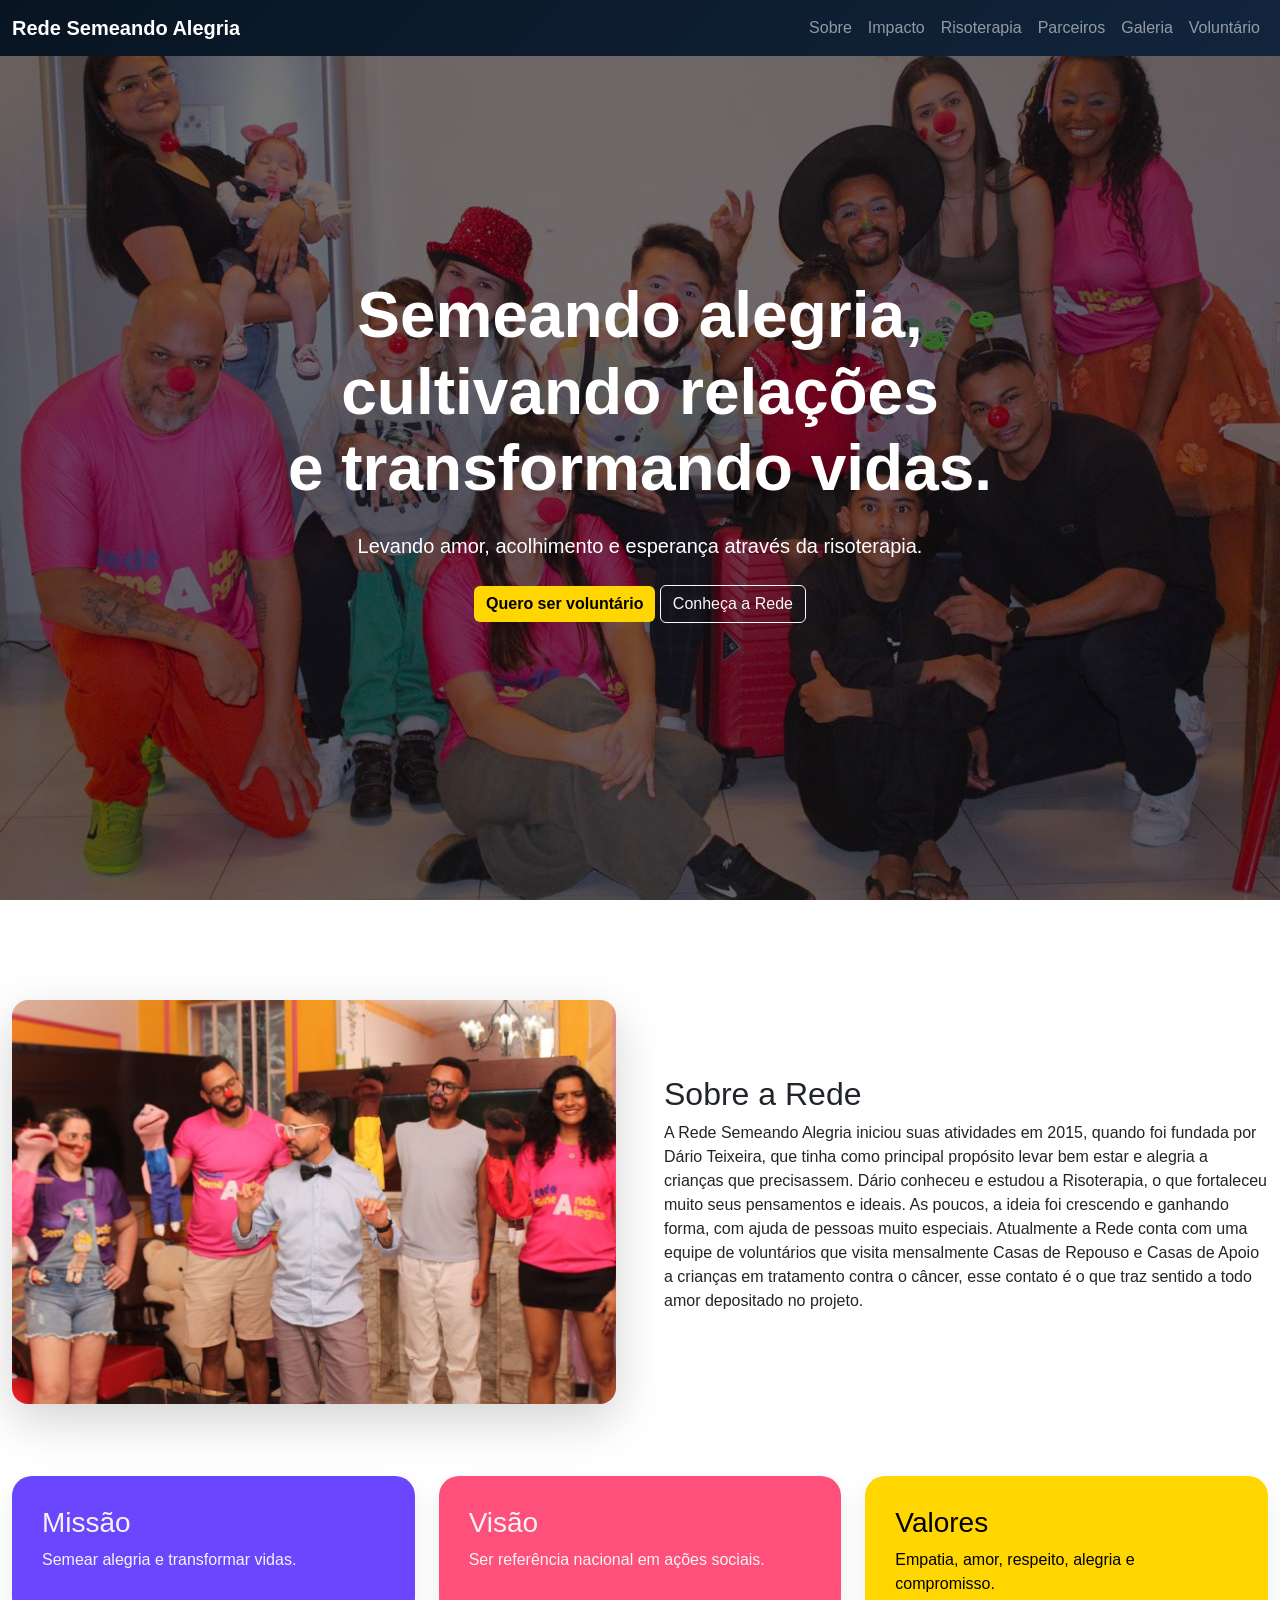
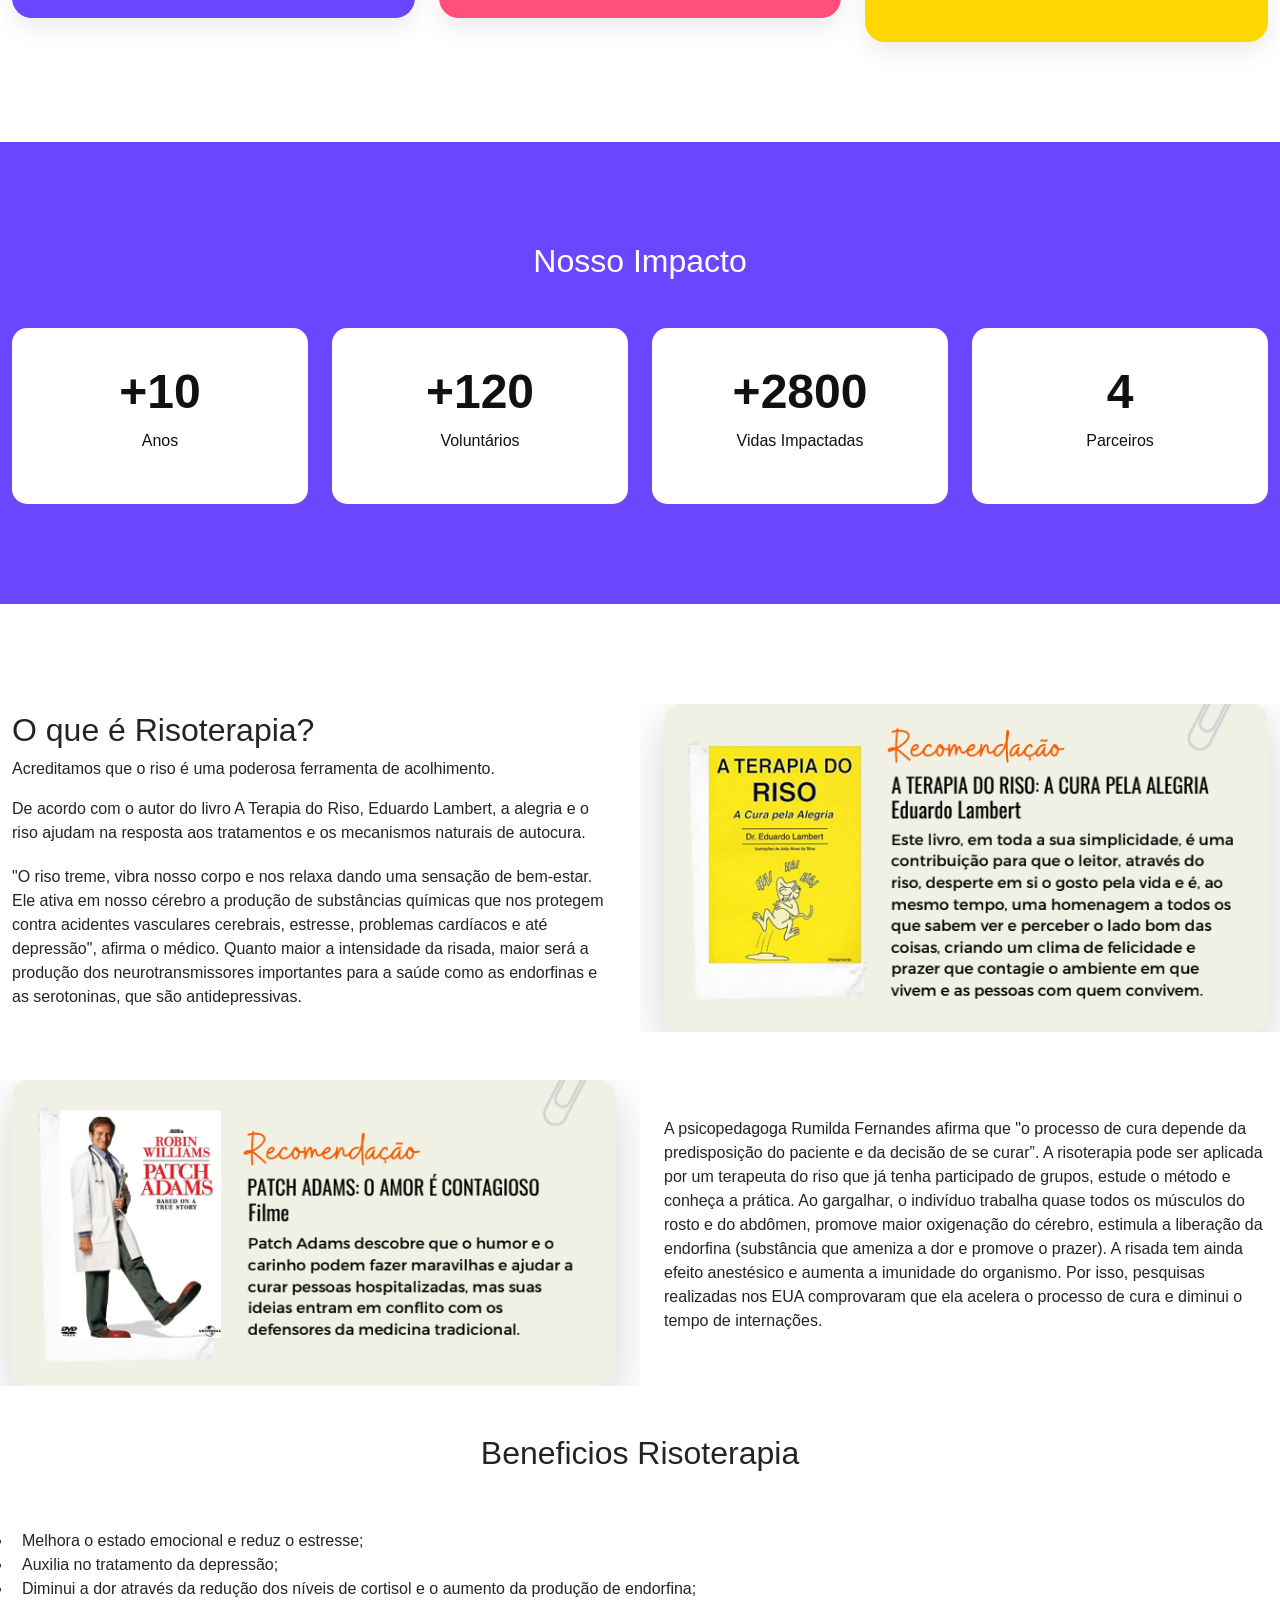
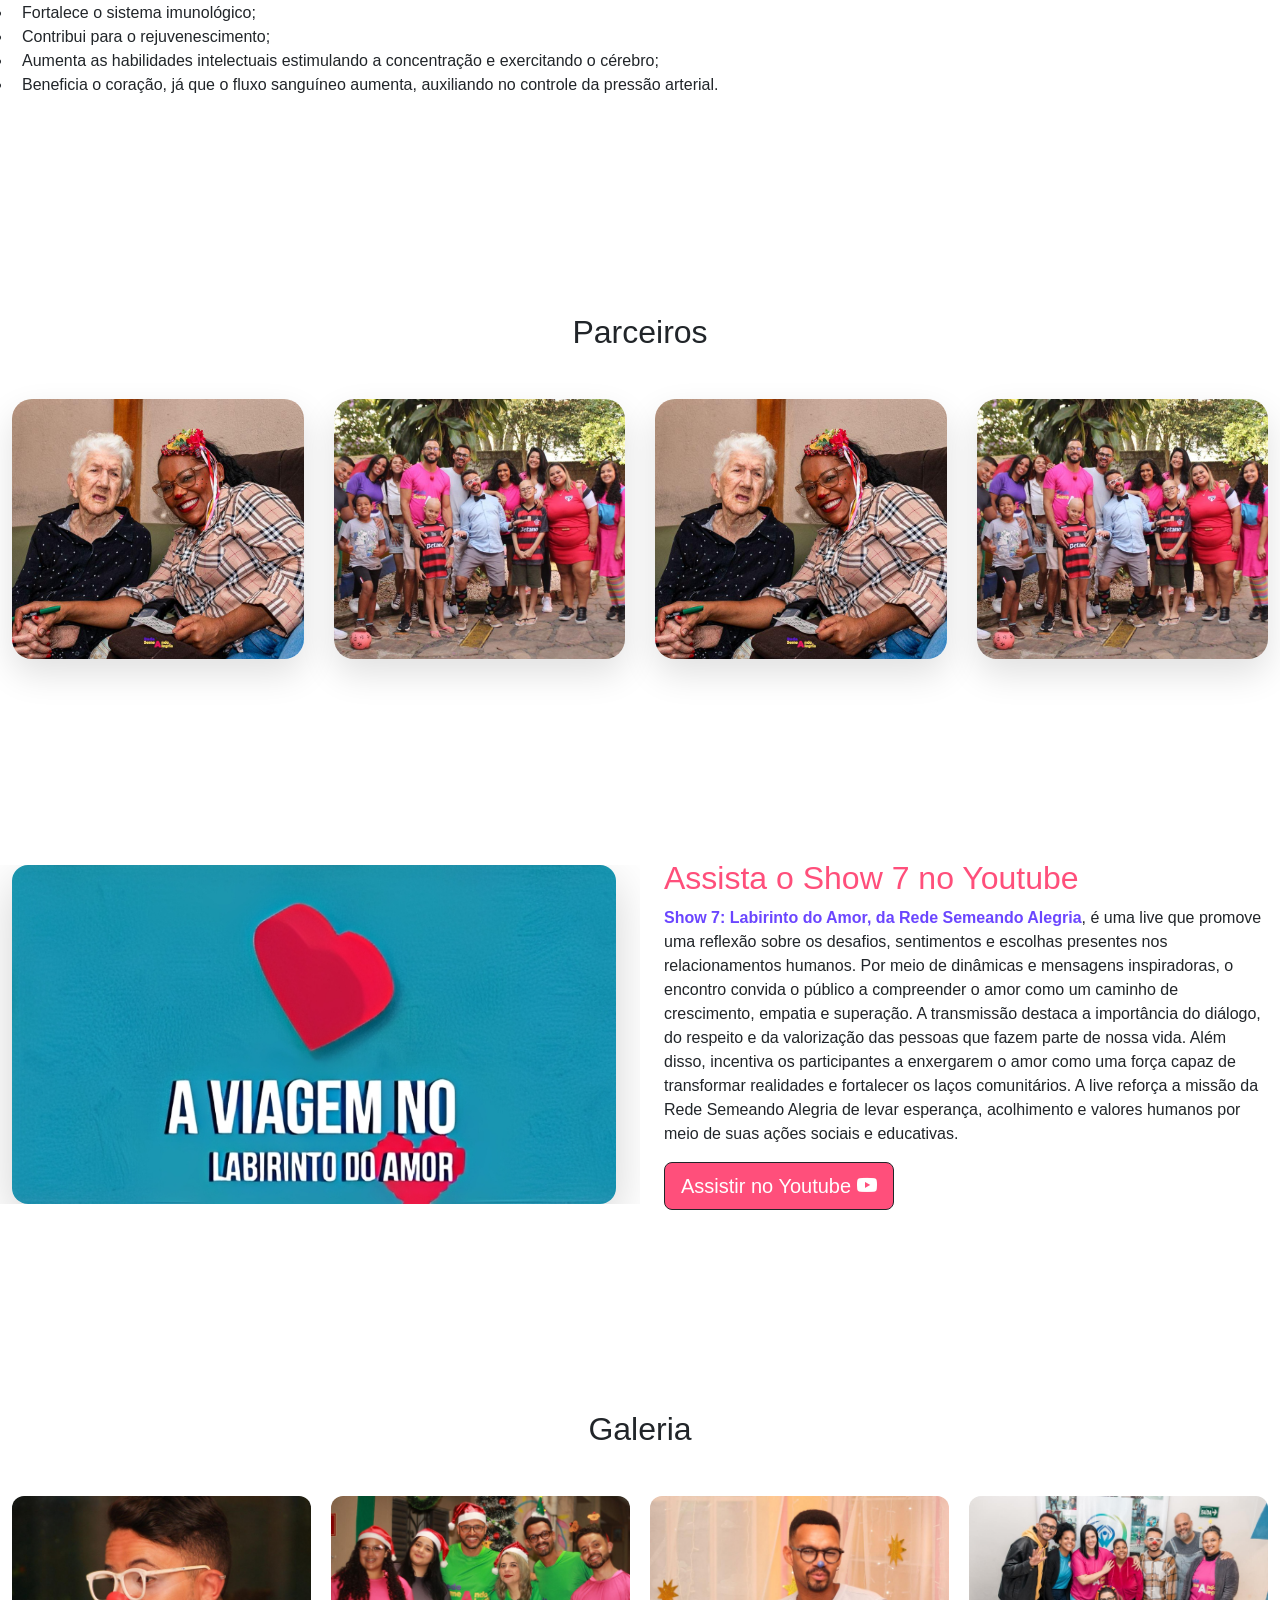
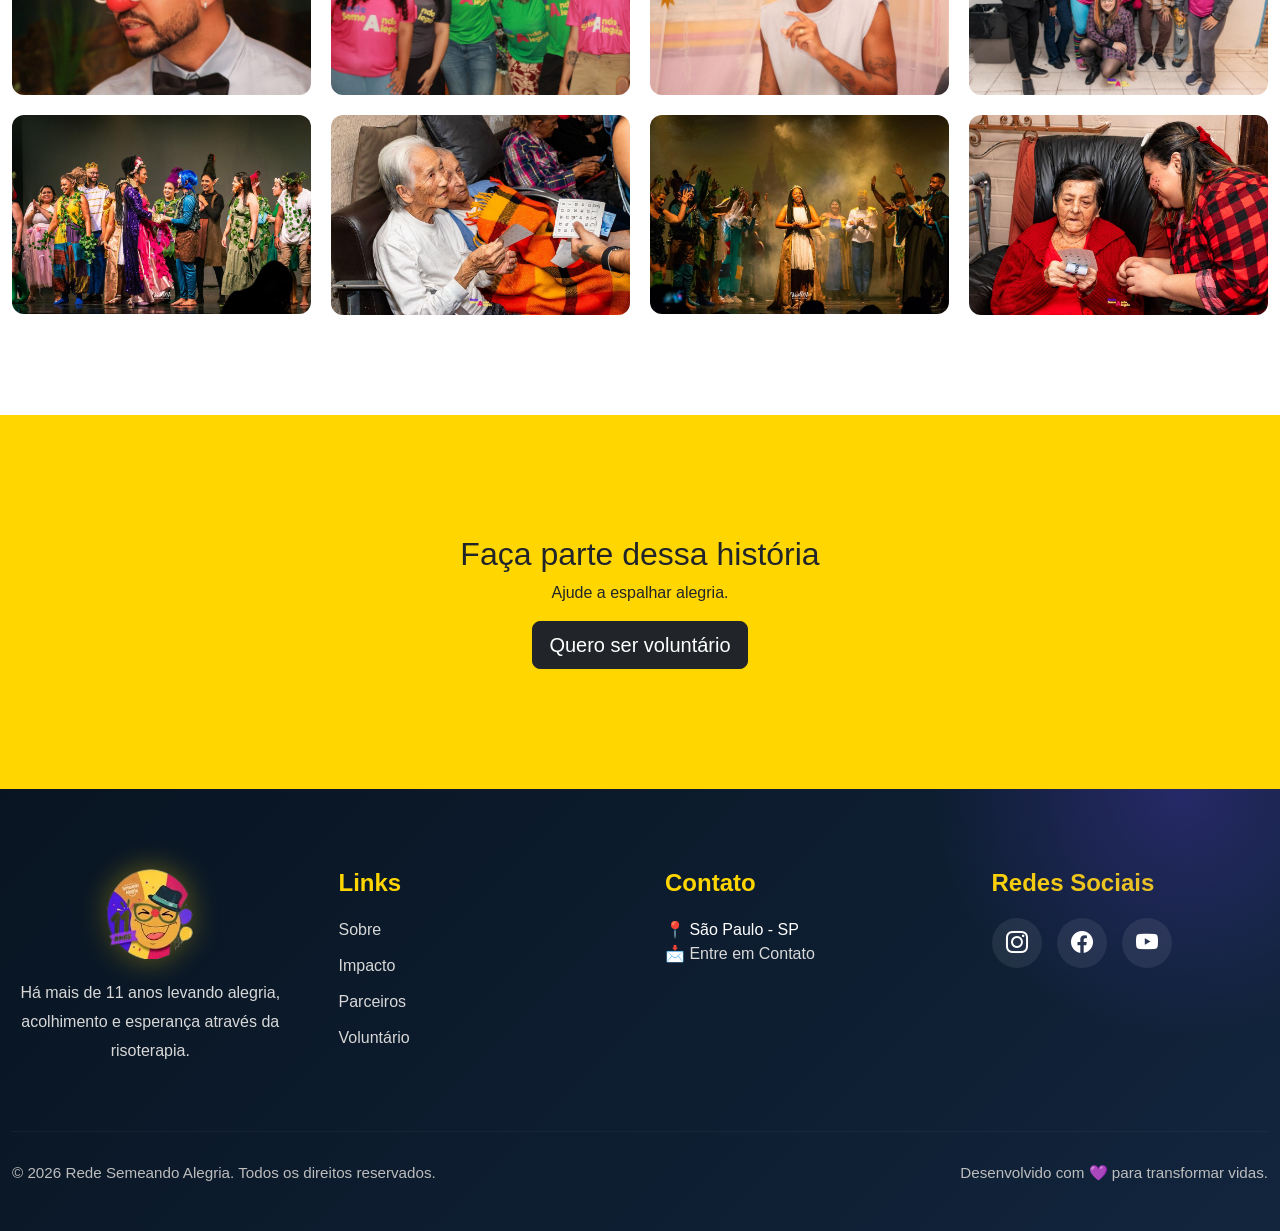
==== about.html @ 005d7f33 "Update about.html" ====
<!DOCTYPE html>
<html lang="pt-BR">
<head>
<meta charset="UTF-8">
<meta name="viewport" content="width=device-width, initial-scale=1.0">
<title>Rede Semeando Alegria</title>

<link href="https://cdn.jsdelivr.net/npm/bootstrap@5.3.7/dist/css/bootstrap.min.css" rel="stylesheet">
<link rel="stylesheet" href="https://cdn.jsdelivr.net/npm/bootstrap-icons@1.13.1/font/bootstrap-icons.min.css">
<link href="https://unpkg.com/aos@2.3.4/dist/aos.css" rel="stylesheet">
<link rel="stylesheet" href="css/about.css">
</head>
<body>

<audio id="bgMusic"></audio>
<script>

const music =
    document.getElementById("bgMusic");

const playlist = [
    "audio/musica1.mp3",
    "audio/musica2.mp3"
];

const MAX_VOLUME = 0.15;

let currentIndex =
    Math.floor(
        Math.random() *
        playlist.length
    );

music.src =
    playlist[currentIndex];

music.volume =
    MAX_VOLUME;

let musicaIniciada = false;

function iniciarMusica(){

    if(musicaIniciada)
        return;

    musicaIniciada = true;

    music.play()
        .then(()=>{

            console.log(
                "Música iniciada"
            );

        })
        .catch(err=>{

            console.log(err);

            musicaIniciada = false;

        });

}

/* desktop */
document.addEventListener(
    "mousemove",
    iniciarMusica
);

/* celular */
document.addEventListener(
    "touchmove",
    iniciarMusica
);

/* caso o usuário volte para a aba */
window.addEventListener(
    "pageshow",
    ()=>{

        musicaIniciada = false;

    }
);

/* ===========================
   Troca de músicas
=========================== */

function trocarMusica(){

    let volume =
        music.volume;

    const fadeOut =
        setInterval(() => {

            volume -= 0.02;

            if(volume < 0)
                volume = 0;

            music.volume =
                volume;

            if(volume <= 0){

                clearInterval(
                    fadeOut
                );

                let novo;

                do{

                    novo =
                        Math.floor(
                            Math.random()
                            * playlist.length
                        );

                }
                while(
                    novo === currentIndex
                    &&
                    playlist.length > 1
                );

                currentIndex =
                    novo;

                music.src =
                    playlist[currentIndex];

                music.play();

                let fade = 0;

                const fadeIn =
                    setInterval(() => {

                        fade += 0.02;

                        if(
                            fade >
                            MAX_VOLUME
                        ){
                            fade =
                                MAX_VOLUME;
                        }

                        music.volume =
                            fade;

                        if(
                            fade >=
                            MAX_VOLUME
                        ){

                            clearInterval(
                                fadeIn
                            );

                        }

                    },100);

            }

        },100);

}

music.addEventListener(
    "ended",
    trocarMusica
);

</script>

<nav class="navbar navbar-expand-lg navbar-dark fixed-top">
    <div class="container">
        <a class="navbar-brand fw-bold particle-effect" href="index.html">Rede Semeando Alegria</a>

        <button class="navbar-toggler" data-bs-toggle="collapse" data-bs-target="#menu">
            <span class="navbar-toggler-icon"></span>
        </button>

        <div class="collapse navbar-collapse" id="menu">
            <ul class="navbar-nav ms-auto">
                <li class="nav-item particle-effect"><a class="nav-link" href="#sobre">Sobre</a></li>
                <li class="nav-item particle-effect"><a class="nav-link" href="#impacto">Impacto</a></li>
                <li class="nav-item particle-effect"><a class="nav-link" href="#risoterapia">Risoterapia</a></li>
                <li class="nav-item particle-effect"><a class="nav-link" href="#parceiros">Parceiros</a></li>
                <li class="nav-item particle-effect"><a class="nav-link" href="#galeria">Galeria</a></li>
                <li class="nav-item particle-effect"><a class="nav-link" href="#voluntario">Voluntário</a></li>
            </ul>
        </div>
    </div>
</nav>

<header class="hero">
    <div class="overlay"></div>

        <div class="container hero-content text-center" data-aos="zoom-in">

            <h1>Semeando alegria,<br>cultivando relações<br>e transformando vidas.</h1>

            <p class="lead my-4">
            Levando amor, acolhimento e esperança através da risoterapia.
            </p>

            <div class="d-flex flex-wrap justify-content-center gap-2"></div>

            <a href="#voluntario" class="btn btn-amarelo particle-effect">
            Quero ser voluntário
            </a>

            <a href="#sobre" class="btn btn-outline-light particle-effect">
            Conheça a Rede
            </a>

        </div>

    </div>
</header>

<section id="sobre" class="section">
    <div class="container">

        <div class="row align-items-center g-5">

            <div class="col-lg-6" data-aos="fade-right">
                <img src="img/06.png" class="img-fluid w-100 rounded-4 shadow-lg">
            </div>

            <div class="col-lg-6" data-aos="fade-left">

                <h2>Sobre a Rede</h2>

                <p>
                    A Rede Semeando Alegria iniciou suas atividades em
                    2015, quando foi fundada por Dário Teixeira, que tinha
                    como principal propósito levar bem estar e alegria a
                    crianças que precisassem. Dário conheceu e estudou a
                    Risoterapia, o que fortaleceu muito seus pensamentos e
                    ideais. As poucos, a ideia foi crescendo e ganhando
                    forma, com ajuda de pessoas muito especiais.
                    Atualmente a Rede conta com uma equipe de
                    voluntários que visita mensalmente Casas de Repouso e
                    Casas de Apoio a crianças em tratamento contra o
                    câncer, esse contato é o que traz sentido a todo amor
                    depositado no projeto.
                </p>

            </div>

        </div>

        <div class="row mt-5 gx-4 gy-4">

            <div class="col-12 col-md-4">
                <div class="info-card particle-effect mvv-1" data-aos="fade-up">
                    <h3>Missão</h3>
                    <p>Semear alegria e transformar vidas.</p>
                </div>
            </div>

            <div class="col-12 col-md-4">
                <div class="info-card particle-effect mvv-2" data-aos="fade-up" data-aos-delay="150">
                    <h3>Visão</h3>
                    <p>Ser referência nacional em ações sociais.</p>
                </div>
            </div>

            <div class="col-12 col-md-4">
                <div class="info-card particle-effect mvv-3" data-aos="fade-up" data-aos-delay="300">
                    <h3>Valores</h3>
                    <p>Empatia, amor, respeito, alegria e compromisso.</p>
                </div>
            </div>

        </div>

    </div>
</section>

<section id="impacto" class="impact-section">
    <div class="container">

        <h2 class="text-center mb-5" data-aos="fade-up">Nosso Impacto</h2>

        <div class="row text-center g-4">

            <div class="col-6 col-md-3" data-aos="fade-up"><div class="impact-card particle-effect"><h3 class="counter" data-target="11">+10</h3><p>Anos</p></div></div>
            <div class="col-6 col-md-3" data-aos="fade-up" data-aos-delay="150"><div class="impact-card particle-effect"><h3 class="counter" data-target="120">+120</h3><p>Voluntários</p></div></div>
            <div class="col-6 col-md-3" data-aos="fade-up" data-aos-delay="250"><div class="impact-card particle-effect"><h3 class="counter" data-target="2800">+2800</h3><p>Vidas Impactadas</p></div></div>
            <div class="col-6 col-md-3" data-aos="fade-up" data-aos-delay="350"><div class="impact-card particle-effect"><h3 class="counter" data-target="4">4</h3><p>Parceiros</p></div></div>

        </div>

    </div>
</section>

<section id="risoterapia" class="section">

    <div class="container">

        <div class="row align-items-center g-5">

            <div class="col-lg-6" data-aos="fade-up">

                <h2>O que é Risoterapia?</h2>

                <p>
                    Acreditamos que o riso é uma poderosa
                    ferramenta de acolhimento.
                </p>

    

                <p>
                    De acordo com o autor do livro
                    A Terapia do Riso,
                    Eduardo Lambert, a alegria e o riso
                    ajudam na resposta aos tratamentos
                    e os mecanismos naturais de autocura.
                </p>

                <p style="margin-top: 20px;">
                    "O riso treme, vibra nosso corpo e nos relaxa dando uma
                    sensação de bem-estar. Ele ativa em nosso cérebro a
                    produção de substâncias químicas que nos protegem
                    contra acidentes vasculares cerebrais, estresse,
                    problemas cardíacos e até depressão", afirma o médico.
                    Quanto maior a intensidade da risada, maior será a
                    produção dos neurotransmissores importantes para a
                    saúde como as endorfinas e as serotoninas, que são
                    antidepressivas.
                </p>

            </div>

            <div class="col-lg-6 particle-effect" data-aos="zoom-in">

                <img
                    src="img/card.png"
                    class="img-fluid w-100 rounded-4 shadow-lg">

            </div>

            
            <div class="col-lg-6 particle-effect" data-aos="zoom-in">
                <img
                    src="img/card2.png"
                    class="img-fluid w-100 rounded-4 shadow-lg">
            </div>


            <div class="col-lg-6" data-aos="fade-up">
                <p>
                    A psicopedagoga Rumilda Fernandes afirma que "o
                    processo de cura depende da predisposição do paciente
                    e da decisão de se curar”. A risoterapia pode ser
                    aplicada por um terapeuta do riso que já tenha
                    participado de grupos, estude o método e conheça a
                    prática.
    
                    Ao gargalhar, o indivíduo trabalha quase todos os
                    músculos do rosto e do abdômen, promove maior
                    oxigenação do cérebro, estimula a liberação da
                    endorfina (substância que ameniza a dor e promove o
                    prazer). A risada tem ainda efeito anestésico e aumenta
                    a imunidade do organismo. Por isso, pesquisas
                    realizadas nos EUA comprovaram que ela acelera o
                    processo de cura e diminui o tempo de internações.
                </p>
            </div>

            
            <h2 style="text-align: center;" data-aos="fade-up">Beneficios Risoterapia</h2>
            <ul>
                <li style="padding-left: 10px;" data-aos="fade-up">Melhora o estado emocional e reduz o estresse;</li>
                <li style="padding-left: 10px;" data-aos="fade-up" data-aos-delay="50">Auxilia no tratamento da depressão;</li>
                <li style="padding-left: 10px;" data-aos="fade-up" data-aos-delay="100">Diminui a dor através da redução dos níveis de
                    cortisol e o aumento da produção de endorfina;</li>
                <li style="padding-left: 10px;" data-aos="fade-up" data-aos-delay="150">Fortalece o sistema imunológico;</li>
                <li style="padding-left: 10px;" data-aos="fade-up" data-aos-delay="200">Contribui para o rejuvenescimento;</li>
                <li style="padding-left: 10px;" data-aos="fade-up" data-aos-delay="250">Aumenta as habilidades intelectuais estimulando a
                    concentração e exercitando o cérebro;</li>
                <li style="padding-left: 10px;" data-aos="fade-up" data-aos-delay="300">Beneficia o coração, já que o fluxo sanguíneo
                    aumenta, auxiliando no controle da pressão arterial.</li>
            </ul>

        </div>

    </div>

</section>

<section id="parceiros" class="section">
    <div class="container">

        <h2 class="text-center mb-5" data-aos="fade-up">Parceiros</h2>

        <div class="parceiros-gallery">

            <div class="parceiro-card" data-aos="fade-up">
                <img class="img-fluid" src="img/casas.jfif" alt="CAVD">

                <div class="parceiro-overlay">
                    <h4>CAVD</h4>
                </div>
            </div>

            <div class="parceiro-card" data-aos="fade-up" data-aos-delay="150">
                <img class="img-fluid" src="img/casas2.jfif" alt="Instituto Luz do Amanhã">

                <div class="parceiro-overlay">
                    <h4>Instituto Luz do Amanhã</h4>
                </div>
            </div>

            <div class="parceiro-card" data-aos="fade-up" data-aos-delay="250">
                <img class="img-fluid" src="img/casas.jfif">

                <div class="parceiro-overlay">
                    <h4>Casa Ninho</h4>
                </div>
            </div>

            <div class="parceiro-card" data-aos="fade-up" data-aos-delay="350">
                <img class="img-fluid" src="img/casas2.jfif">

                <div class="parceiro-overlay">
                    <h4>Recanto Feliz</h4>
                </div>
            </div>

        </div>

    </div>
</section>

<section id="show7" class="section">
    <div class="container">

        <div class="row align-items-center g-5">

            <div class="col-lg-6 particle-effect" data-aos="fade-right">
                <img
                    src="img/show7.png"
                    class="img-fluid w-100 rounded-4 shadow-lg"
                    alt=""
                >
            </div>

            <div class="col-lg-6" data-aos="fade-left">

                <h2 style="color:#FF4F7B" class="particle-effect">Assista o Show 7 no Youtube</h2>

                <p>
                    <b style="color: #6B46FF">Show 7: Labirinto do Amor, da Rede Semeando Alegria</b>, é uma live que promove uma reflexão 
                    sobre os desafios, sentimentos e escolhas presentes nos relacionamentos humanos. Por meio 
                    de dinâmicas e mensagens inspiradoras, o encontro convida o público a compreender o amor 
                    como um caminho de crescimento, empatia e superação. A transmissão destaca a importância do diálogo, 
                    do respeito e da valorização das pessoas que fazem parte de nossa vida. Além disso, incentiva os participantes 
                    a enxergarem o amor como uma força capaz de transformar realidades e fortalecer os laços comunitários. 
                    A live reforça a missão da Rede Semeando Alegria de levar esperança, acolhimento e valores humanos por meio de suas ações sociais e educativas.
                </p>
                <a style="background-color: #FF4F7B;" href="//www.youtube.com/watch?v=6miZd2vj2Sk&t=1092s" target="_blank" class="btn btn-dark btn-lg particle-effect">Assistir no Youtube <i class="bi bi-youtube"></i></a>
            </div>

        </div>
    </div>
</section>

<section id="galeria" class="section">
    <div class="container">
        <h2 class="text-center mb-5" data-aos="fade-up">Galeria</h2>
        <div class="gallery">
            <img class="img-fluid" loading="lazy" src="img/galeria1.jpeg" data-aos="fade-up">
            <img class="img-fluid" loading="lazy" src="img/galeria7.jpeg" data-aos="fade-up" data-aos-delay="150">
            <img class="img-fluid" loading="lazy" src="img/galeria5.jpeg" data-aos="fade-up" data-aos-delay="250">
            <img class="img-fluid" loading="lazy" src="img/galeria6.jpeg" data-aos="fade-up" data-aos-delay="350">
            <img class="img-fluid" loading="lazy" src="img/galeria9.jpeg" data-aos="fade-up" data-aos-delay="450">
            <img class="img-fluid" loading="lazy" src="img/galeria15.jpeg" data-aos="fade-up" data-aos-delay="550">
            <img class="img-fluid" loading="lazy" src="img/galeria10.jpeg" data-aos="fade-up" data-aos-delay="650">
            <img class="img-fluid" loading="lazy" src="img/galeria16.jpeg" data-aos="fade-up" data-aos-delay="750">
        </div>
    </div>
</section>


<section id="voluntario" class="volunteer-section">
    <div class="container text-center" data-aos="zoom-in">
        <h2>Faça parte dessa história</h2>
        <p>Ajude a espalhar alegria.</p>
        <a href="manual_voluntario.pdf" target="_blank" class="btn btn-dark btn-lg particle-effect">Quero ser voluntário</a>
    </div>
</section>

<footer class="footer">

    <div class="container">

        <div class="footer-grid">

    
            <div class="footer-column">

                <img
                    src="img/perfil.png"
                    class="footer-logo">

                <p>
                    Há mais de 11 anos levando alegria,
                    acolhimento e esperança através
                    da risoterapia.
                </p>

            </div>

            <div class="footer-column">

                <h4>Links</h4>

                <ul>

                    <li><a href="#sobre" class="particle-effect">Sobre</a></li>
                    <li><a href="#impacto" class="particle-effect">Impacto</a></li>
                    <li><a href="#parceiros" class="particle-effect">Parceiros</a></li>
                    <li><a href="#voluntario" class="particle-effect">Voluntário</a></li>

                </ul>

            </div>

            <div class="footer-column">

                <h4>Contato</h4>

                <a>📍 São Paulo - SP</a>
                <br>
                <a href="https://docs.google.com/forms/d/e/1FAIpQLSeHQyijplv60xAP6WMdjHgkzHDfloQNHRchF6oCF-Y-V4etnw/viewform" target="_blank" class="link-button particle-effect">
                    📩 Entre em Contato
                </a>


            </div>

            <div class="footer-column">

                <h4>Redes Sociais</h4>

                <div class="footer-social">

                    <a href="https://www.instagram.com/redesemeandoalegriaoficial/" target="_blank" class="particle-effect">
                        <i class="bi bi-instagram"></i>
                    </a>

                    <a href="https://www.facebook.com/Redesemeandoalegria/" target="_blank" class="particle-effect">
                        <i class="bi bi-facebook"></i>
                    </a>

                    <a href="https://www.youtube.com/watch?v=6miZd2vj2Sk&ab_channel=RedeSemeandoAlegria" target="_blank" class="particle-effect">
                        <i class="bi bi-youtube"></i>
                    </a>

                </div>

            </div>

        </div>

        <hr>

        <div class="footer-bottom">

            <p>
                © 2026 Rede Semeando Alegria.
                Todos os direitos reservados.
            </p>

            <p>
                Desenvolvido com 💜 para transformar vidas.
            </p>

        </div>

    </div>

</footer>

<script src="https://cdn.jsdelivr.net/npm/bootstrap@5.3.8/dist/js/bootstrap.bundle.min.js"></script>
<script src="https://unpkg.com/aos@2.3.4/dist/aos.js"></script>
<script>
AOS.init({duration:900,once:true,easing:'ease-out-cubic'});
</script>
<script>


const colors = [

    "#FFD600",

    "#6B46FF",

    "#FF4F7B",

    "#A7D46F",

    "#FFFFFF"

];



document.querySelectorAll(".particle-effect")
.forEach(element => {



    element.addEventListener("mousemove", e => {



        const rect = element.getBoundingClientRect();



        for(let i = 0; i < 3; i++){



            const particle = document.createElement("span");



            particle.className = "particle";



            particle.style.background =

                colors[
                    Math.floor(
                        Math.random()*colors.length
                    )
                ];



            const x = e.clientX - rect.left;

            const y = e.clientY - rect.top;



            particle.style.left = x + "px";

            particle.style.top = y + "px";



            particle.style.setProperty(

                "--x",

                (Math.random()*140-70)+"px"

            );



            particle.style.setProperty(

                "--y",

                (Math.random()*140-70)+"px"

            );



            element.appendChild(particle);



            setTimeout(()=>{

                particle.remove();

            },900);



        }



    });



});


</script>
</script>
</body>
</html>
---- css/about.css ----
*{
    box-sizing:border-box;
}

html,
body{
    width:100%;
    overflow-x:hidden;
}

img{
    display:block;
    max-width:100%;
    height:auto;
}

.container{
    width:100%;
    max-width:1320px;
}

:root {

    --roxo: #6B46FF;
    --amarelo: #FFD600;
    --rosa: #FF4F7B;
    --verde: #A7D46F;
    --azul: #081421;

}


html {

    scroll-behavior: smooth;

}


body {

    font-family: sans-serif;
    opacity:1;
    transition:
        opacity .6s ease;
}



/* ============================= */
/* NAVBAR */
/* ============================= */


.navbar {

    background:
        linear-gradient(
            135deg,
            #081421,
            #12253d
        );

    backdrop-filter: blur(10px);

}



/* ============================= */
/* HERO */
/* ============================= */


.hero {

    min-height: 100svh;

    background: url('../assets/hero.jpg')
        center center/cover;

    position: relative;

    display: flex;

    align-items: center;

}


.overlay {

    position: absolute;
    inset: 0;

    background:
        linear-gradient(
            rgba(0,0,0,.55),
            rgba(0,0,0,.55)
        ),
        url("../img/capa2.jfif");

    background-size: cover;
    background-position: center;
    background-repeat: no-repeat;
}

.hero-content {

    position: relative;

    color: white;

    z-index: 2;

}


.hero h1 {

    font-size: 4rem;

    font-weight: bold;

}



.btn-amarelo {

    background: var(--amarelo);

    border: none;

    font-weight: bold;

    color: #000;

    transition: .3s;

}


.btn-amarelo:hover {

    transform: translateY(-4px);

    box-shadow: 0 10px 25px rgba(255,214,0,.5);

}



/* ============================= */
/* SEÇÕES */
/* ============================= */


.section {

    padding: 100px 0;

}



/* ============================= */
/* CARDS GERAIS */
/* ============================= */


.info-card,
.impact-card,
.project-card {

    position: relative;

    overflow: hidden;

    cursor: pointer;

    transition:

        transform .35s ease,

        box-shadow .35s ease;

}



/* Crescimento ao passar mouse */


.impact-card:hover {


    transform:

        scale(1.08)

        translateY(-8px);


    box-shadow:

        0 20px 40px rgba(0,0,0,.18);


    z-index: 10;

}



.info-card:hover{
    box-shadow:
        0 20px 40px rgba(0,0,0,.18);

    background-color: #A7D46F;
    color: black;
}


/* ============================= */
/* CARD MISSÃO / VISÃO / VALORES */
/* ============================= */


.info-card {


    padding: 30px;

    border-radius: 20px;

    color: #f4f4f4;

    box-shadow:

        0 10px 25px rgba(0,0,0,.08);

}

.mvv-1{
    background-color: #6B46FF;
}

.mvv-2{
    background-color: #FF4F7B;
}

.mvv-3{
    background-color: #FFD600;
    color: black;
}


/* ============================= */
/* IMPACTO */
/* ============================= */


.impact-section {


    background: var(--roxo);

    color:white;

    padding:100px 0;

}



.impact-card {


    padding:35px;

    border-radius:15px;

    background:white;

    color:#111;


}



.impact-card h3 {


    font-size:3rem;

    font-weight:bold;

}



/* ============================= */
/* PARCEIROS */
/* ============================= */


.parceiros-gallery{
    display:grid;
    grid-template-columns:
        repeat(auto-fit,minmax(280px,1fr));
    gap:30px;
}

.parceiro-card{

    position:relative;

    overflow:hidden;

    border-radius:20px;

    cursor:pointer;

    box-shadow:
        0 15px 35px rgba(0,0,0,.12);

    transition:.4s;
}

.parceiro-card img{

    width:100%;
    height:260px;

    object-fit:cover;

    display:block;

    transition:
        transform .6s,
        filter .6s;
}

.parceiro-overlay{

    position:absolute;

    left:0;
    bottom:0;

    width:100%;

    padding:20px;

    background:
        rgba(0,0,0,.45);

    backdrop-filter:blur(8px);

    color:white;

    transform:translateY(100%);

    transition:.45s;
}

.parceiro-overlay h4{

    margin:0;

    font-size:1.2rem;

    font-weight:700;
}

.parceiro-card:hover{

    transform:
        translateY(-10px)
        scale(1.03);
}

.parceiro-card:hover img{

    transform:scale(1.12);

    filter:
        brightness(.75);
}

.parceiro-card:hover .parceiro-overlay{

    transform:translateY(0);
}

/* ============================= */
/* GALERIA */
/* ============================= */


.gallery {


    display:grid;


    grid-template-columns:

        repeat(auto-fit,minmax(250px,1fr));


    gap:20px;


}



.gallery img {


    width:100%;


    border-radius:12px;


    transition:.4s;

}



.gallery img:hover {


    transform:scale(1.05);


    box-shadow:

        0 15px 30px rgba(0,0,0,.2);

    animation: wiggle .8s infinite;

}


/* ============================= */
/* VOLUNTÁRIO */
/* ============================= */


.volunteer-section {


    background:var(--amarelo);

    padding:120px 0;

}

.volunteer-section p{
    text-align: center;
}



.volunteer-section .btn {


    transition:.3s;
    animation: wiggle .8s infinite;

}


.volunteer-section .btn:hover {


    transform:translateY(-5px);

    box-shadow:

        0 15px 30px rgba(0,0,0,.25);

}



/* ============================= */
/* FOOTER */
/* ============================= */


.footer{

    background:
        linear-gradient(
            135deg,
            #081421,
            #12253d
        );

    color:white;

    padding:

        80px 0 30px;
}

.footer-grid{

    display:grid;

    grid-template-columns:
        repeat(auto-fit,minmax(250px,1fr));

    gap:50px;
}

.footer-column h4{

    color:var(--amarelo);

    margin-bottom:20px;

    font-weight:700;
}

.footer-column p{

    color:#d8d8d8;

    line-height:1.8;
}

.footer-column ul{

    list-style:none;

    padding:0;
}

.footer-column ul li{

    margin-bottom:12px;
}

.footer-column a{

    color:#d8d8d8;

    text-decoration:none;

    transition:.3s;
}

.footer-column a:hover{

    color:var(--amarelo);

    padding-left:5px;
}

.footer-column:first-child{
    display: flex;
    flex-direction: column;
    align-items: center;
    text-align: center;
}

.footer-logo{
    width: 90px;
    margin: 0 auto 20px;
    display: block;

    filter: drop-shadow(
        0 0 15px rgba(255,214,0,.4)
    );
}

.footer-logo:hover{
    animation: wiggle .8s infinite;
}

.footer-social{

    display:flex;

    gap:15px;

    margin-top:20px;
}

.footer-social a{

    width:50px;
    height:50px;

    display:flex;

    align-items:center;
    justify-content:center;

    border-radius:50%;

    background:
        rgba(255,255,255,.08);

    color:white;

    font-size:22px;

    transition:.4s;
}

.footer-social a:hover{

    background:var(--roxo);

    transform:
        translateY(-6px)
        scale(1.15);

    box-shadow:
        0 10px 25px
        rgba(107,70,255,.5);
}

.footer hr{

    margin:50px 0 30px;

    border-color:
        rgba(255,255,255,.15);
}

.footer-bottom{

    display:flex;

    justify-content:space-between;

    align-items:center;

    flex-wrap:wrap;

    gap:15px;

    color:#bdbdbd;

    font-size:.95rem;
}

.footer{

    position:relative;

    overflow:hidden;
}

.footer::before{

    content:"";

    position:absolute;

    width:500px;
    height:500px;

    background:
        radial-gradient(
            rgba(107,70,255,.25),
            transparent 70%
        );

    top:-250px;
    right:-150px;

    pointer-events:none;
}


/* ==========================================
   RESPONSIVIDADE
========================================== */

/* Tablets */
@media (max-width: 992px) {

    .section,
    .impact-section,
    .volunteer-section{
        padding:70px 0;
    }

    .hero{
        min-height:100vh;
        padding:120px 0 80px;
        text-align:center;
    }

    .hero h1{
        font-size:3rem;
        line-height:1.2;
    }

    .hero p{
        font-size:1.15rem;
    }

    .hero-content{
        width:100%;
    }

    .hero-content .d-flex{
        justify-content:center;
    }

    .info-card,
    .impact-card{
        margin-bottom:20px;
    }

    .gallery{
        grid-template-columns:repeat(2,1fr);
    }

    .parceiros-gallery{
        grid-template-columns:repeat(2,1fr);
    }

    .footer-grid{
        grid-template-columns:repeat(2,1fr);
    }

}

/* Celulares */
@media (max-width:768px){

    .navbar-brand{
        font-size:1rem;
    }

    .navbar-nav{
        text-align:center;
        padding-top:15px;
    }

    .hero{

        min-height:100vh;

        padding-top:110px;
        padding-bottom:60px;

        display:flex;
        align-items:center;
        justify-content:center;

        text-align:center;

    }

    .hero h1{

        font-size:2.2rem;

        line-height:1.25;

        margin-bottom:20px;

    }

    .hero p{

        font-size:1rem;

        margin-bottom:30px;

    }

    .hero-content{

        width:100%;

    }

    .hero-content .d-flex{

        flex-direction:column;

        gap:15px;

        align-items:center;

    }

    .hero .btn{

        width:100%;
        max-width:320px;

    }

    .section,
    .impact-section,
    .volunteer-section{

        padding:60px 0;

    }

    h2{

        text-align:center;
        margin-bottom:25px;

    }

    p{

        text-align:justify;

    }

    .row{

        row-gap:35px;

    }

    .info-card,
    .impact-card{

        text-align:center;

    }

    .impact-card h3{

        font-size:2.4rem;

    }

    .gallery{

        grid-template-columns:1fr;

    }

    .gallery img{

        width:100%;

    }

    .parceiros-gallery{

        grid-template-columns:1fr;

    }

    .parceiro-card img{

        height:220px;

    }

    .footer-grid{

        grid-template-columns:1fr;

        text-align:center;

    }

    .footer-social{

        justify-content:center;

    }

    .footer-bottom{

        flex-direction:column;

        text-align:center;

    }

    img{

        max-width:100%;
        height:auto;

    }

    .info-card:hover,
    .impact-card:hover,
    .project-card:hover,
    .gallery img:hover,
    .parceiro-card:hover{

        transform:none;

    }

}

/* Celulares pequenos */
@media (max-width:480px){

    .hero{

        padding-top:90px;

    }

    .hero h1{

        font-size:1.8rem;

    }

    .hero p{

        font-size:.95rem;

    }

    .btn{

        font-size:.95rem;

        padding:12px 20px;

    }

    .impact-card h3{

        font-size:2rem;

    }

    .footer-logo{

        width:70px;

    }

}

/* ============================= */
/* SISTEMA DE PARTÍCULAS */
/* ============================= */


.particle-effect{
    position: relative;
    overflow: hidden;
}



/* Partícula criada pelo JS */

.particle {

    position: absolute;

    width: 8px;

    height: 8px;

    border-radius: 50%;

    pointer-events: none;

    z-index: 999;

    animation: explode .9s ease-out forwards;

}

@keyframes wiggle{

    0%{transform:rotate(0);}
    25%{transform:rotate(4deg);}
    50%{transform:rotate(-4deg);}
    75%{transform:rotate(2deg);}
    100%{transform:rotate(0);}

}

@keyframes explode {


    from {

        opacity: 1;

        transform:

            translate(0,0)

            scale(1);

    }



    to {

        opacity:0;


        transform:

            translate(

                var(--x),

                var(--y)

            )

            scale(.2);

    }

}
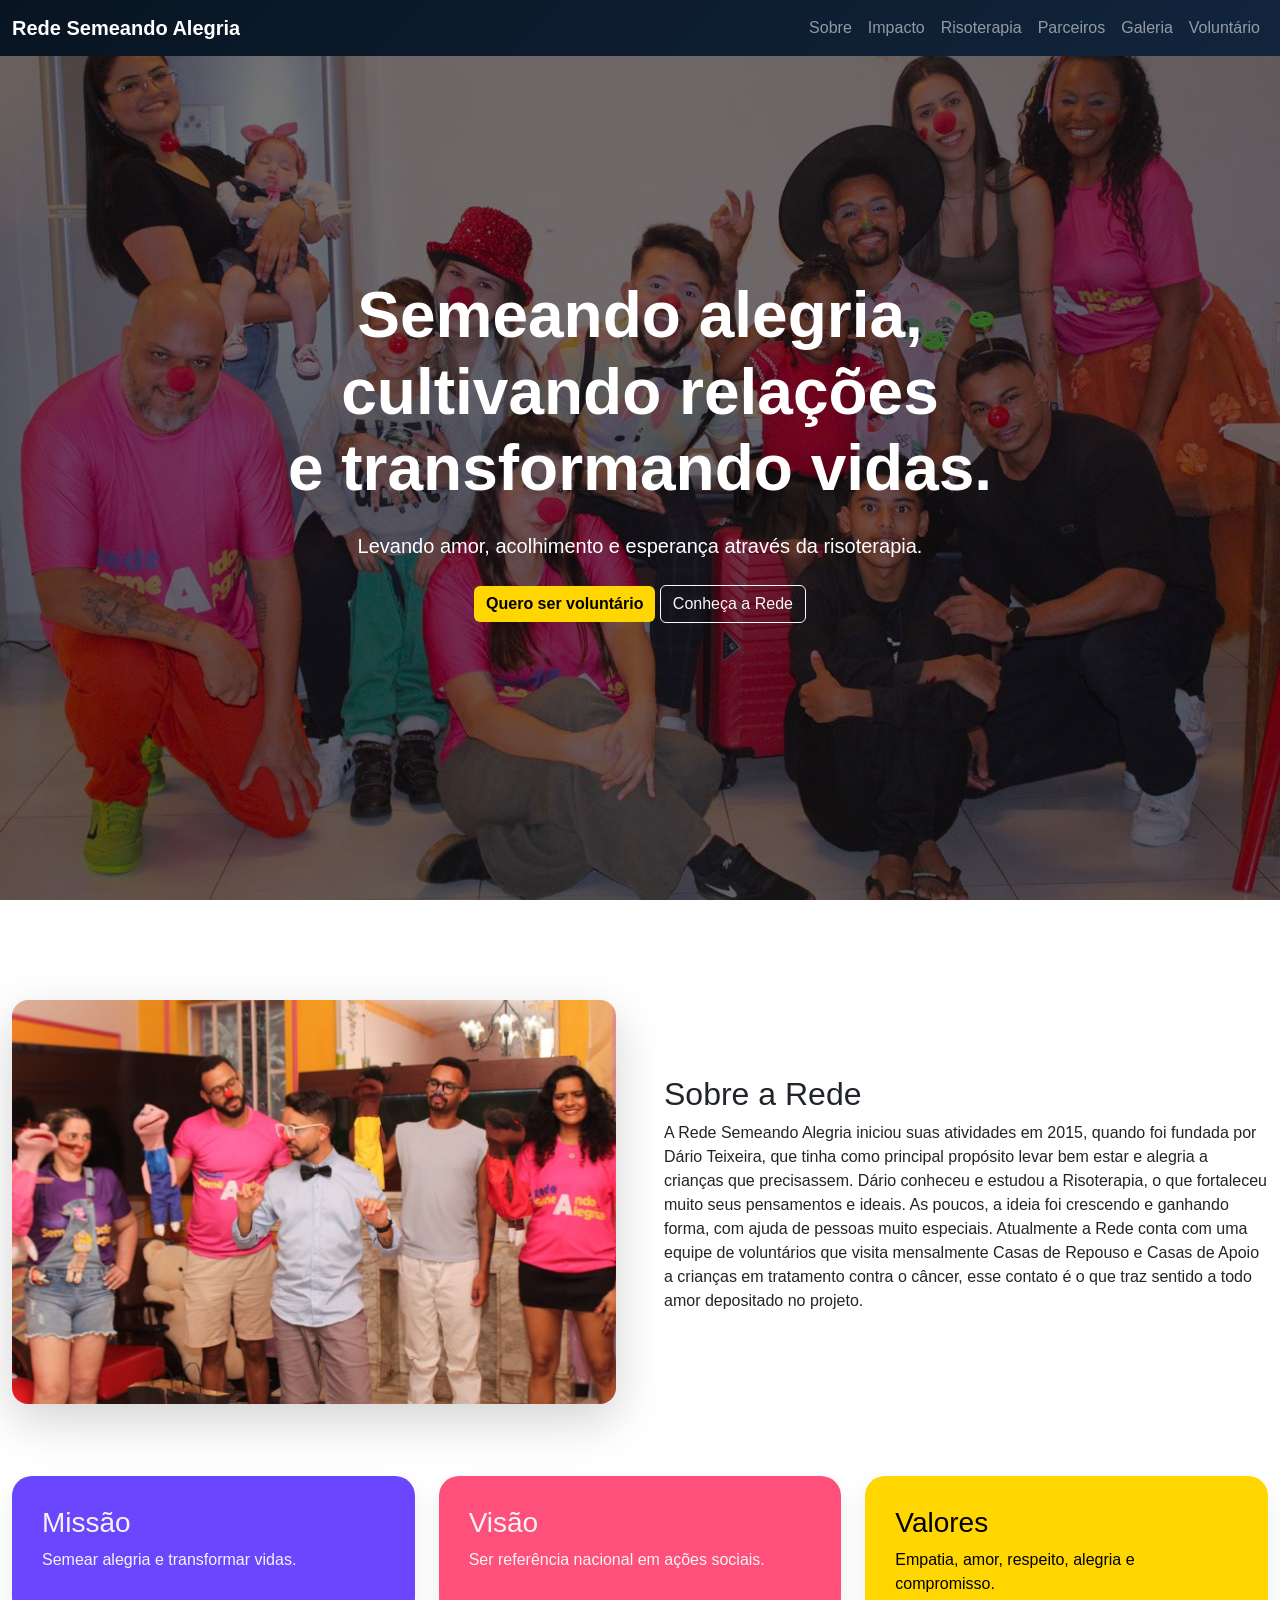
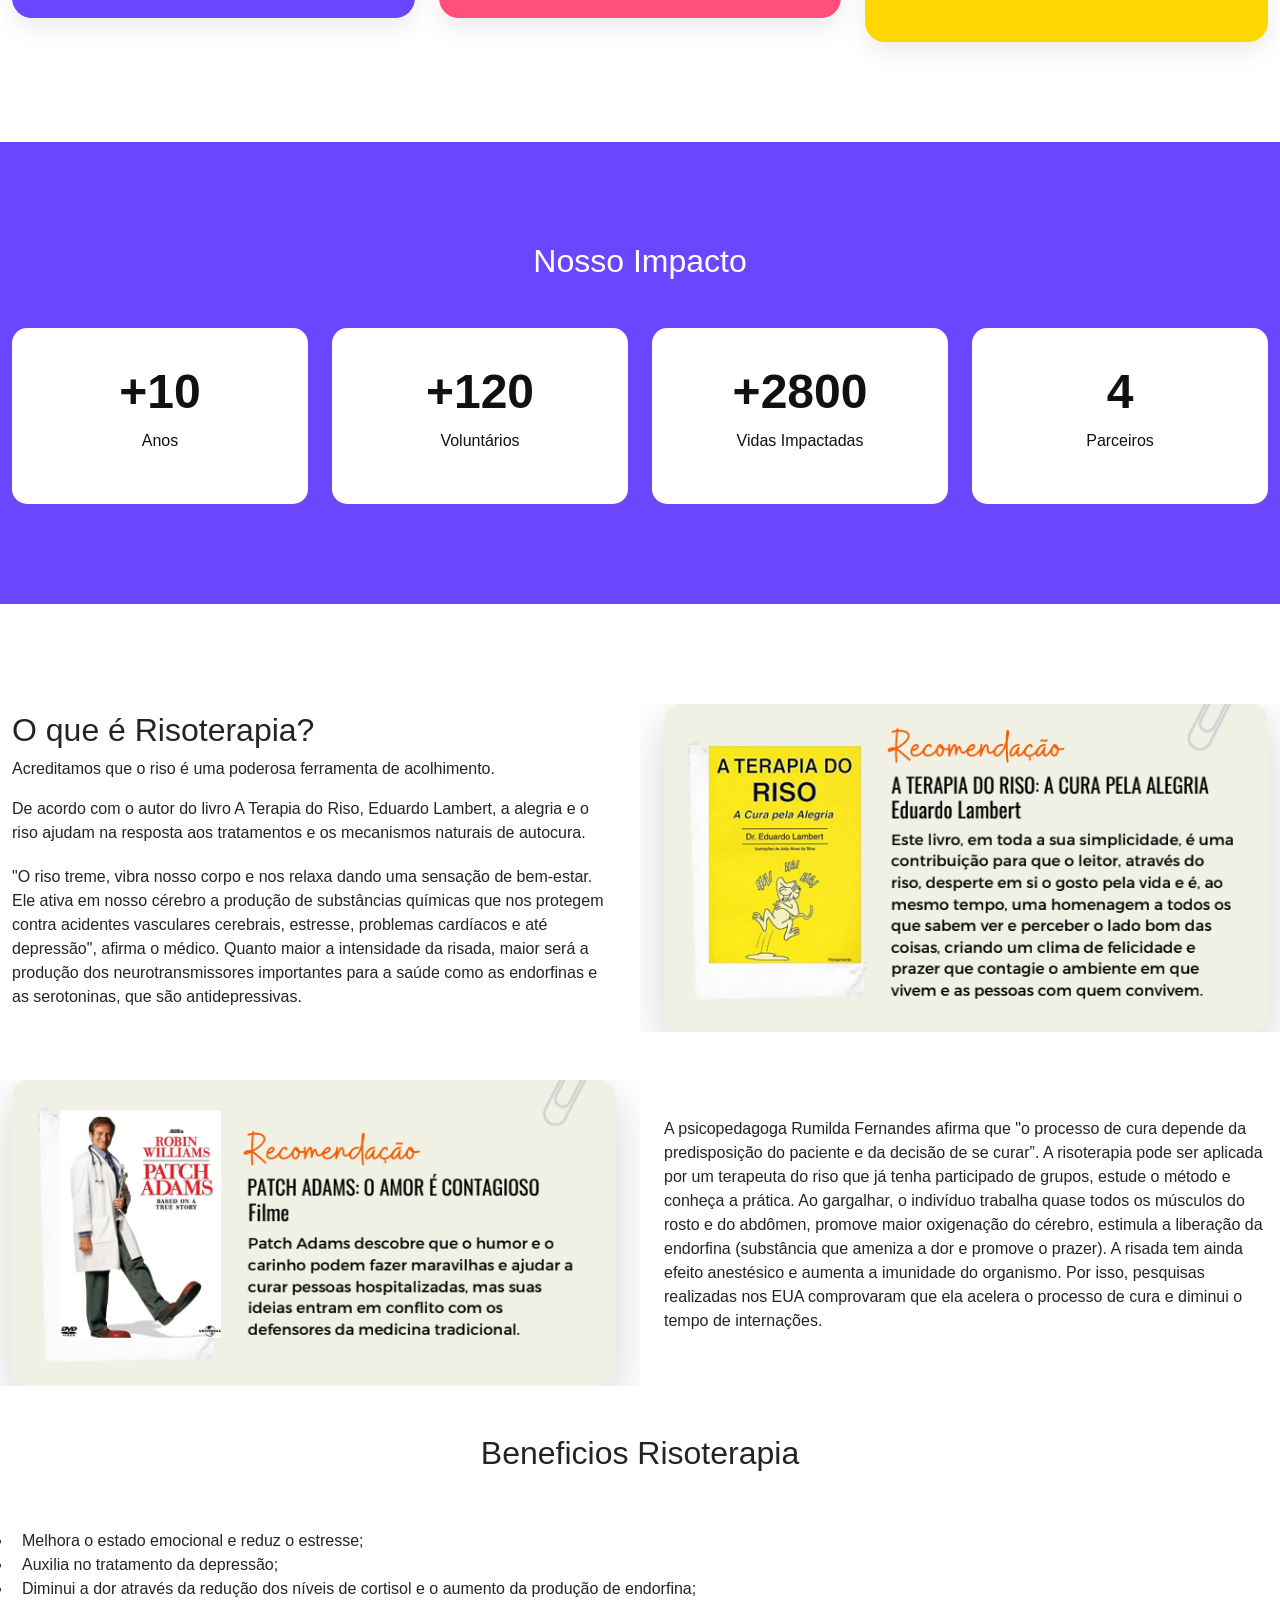
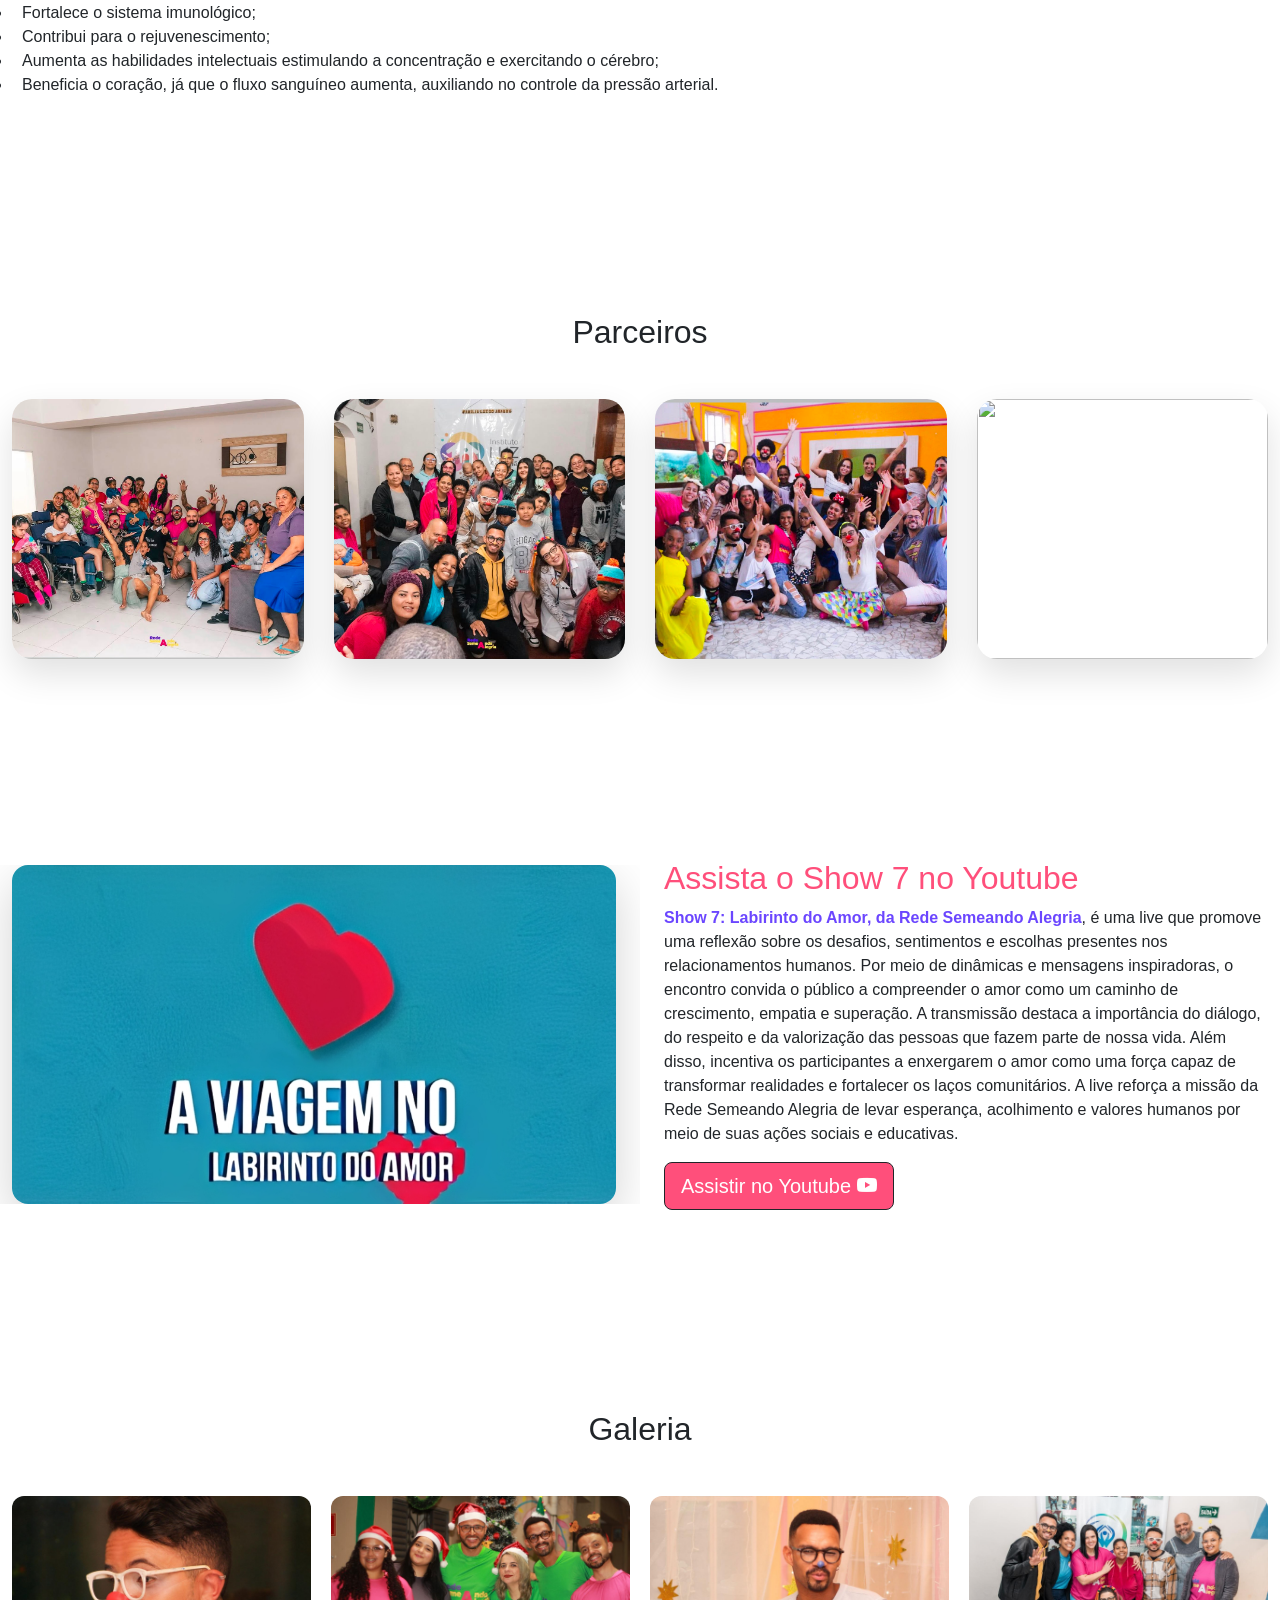
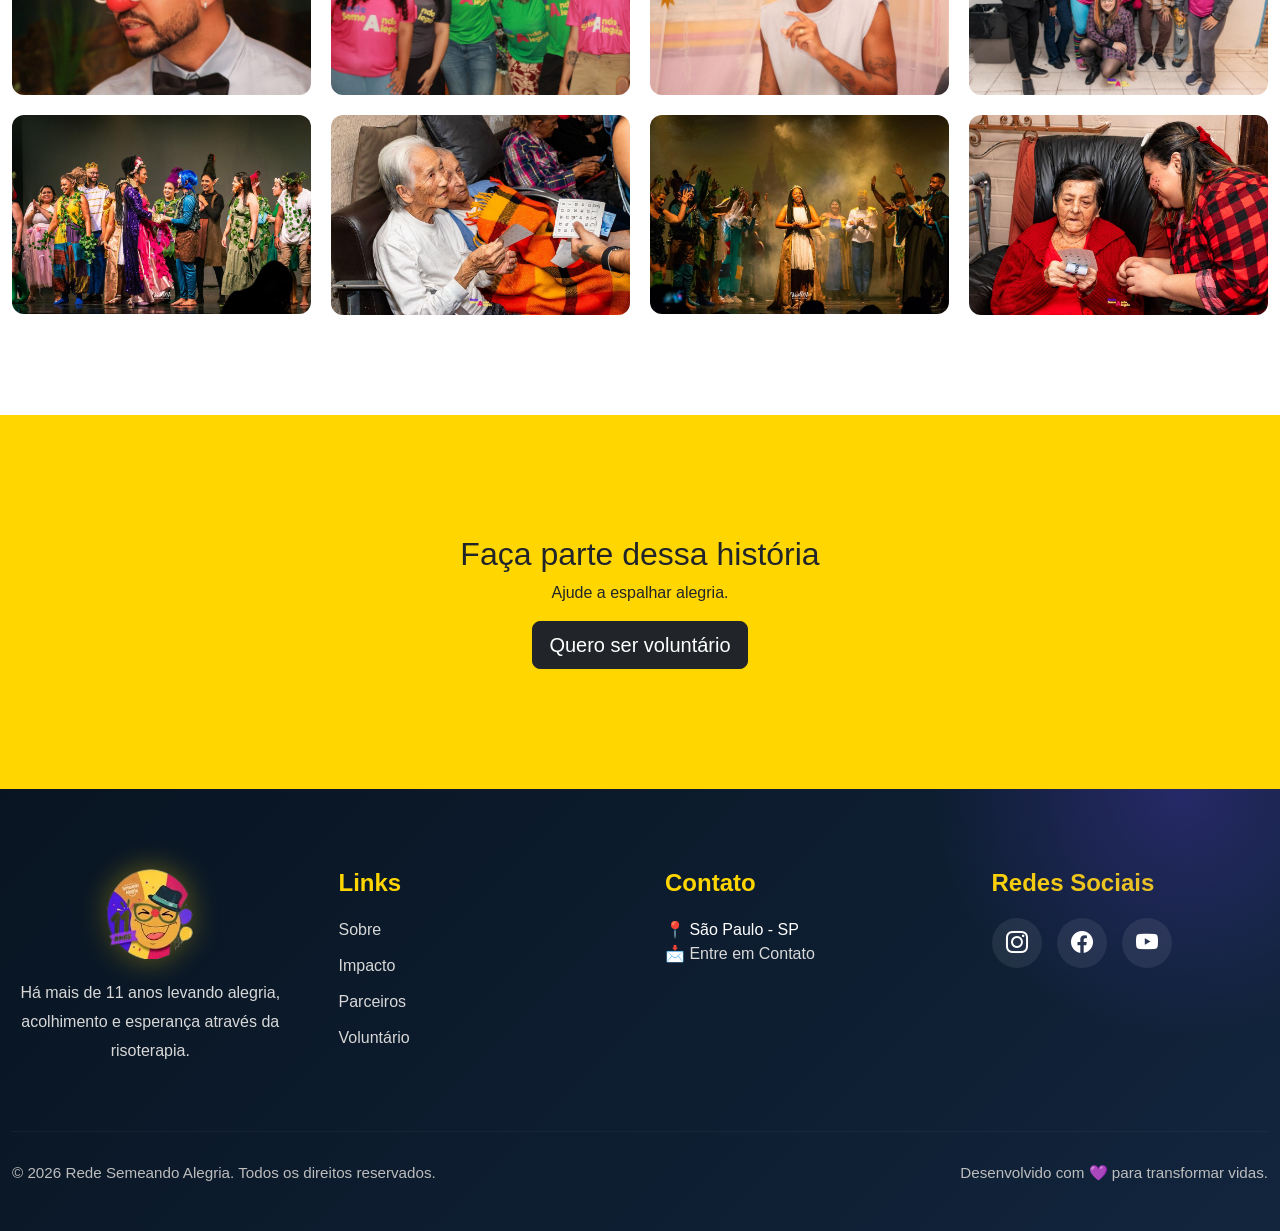
==== commit 5ebb41d7: "Update about.html" ====
--- a/about.html
+++ b/about.html
@@ -409,7 +409,7 @@
         <div class="parceiros-gallery">
 
             <div class="parceiro-card" data-aos="fade-up">
-                <img class="img-fluid" src="img/casas.jfif" alt="CAVD">
+                <img class="img-fluid" src="img/casa_cavd.jpeg" alt="CAVD">
 
                 <div class="parceiro-overlay">
                     <h4>CAVD</h4>
@@ -417,7 +417,7 @@
             </div>
 
             <div class="parceiro-card" data-aos="fade-up" data-aos-delay="150">
-                <img class="img-fluid" src="img/casas2.jfif" alt="Instituto Luz do Amanhã">
+                <img class="img-fluid" src="img/casa_luzdoamanha.jpeg" alt="Instituto Luz do Amanhã">
 
                 <div class="parceiro-overlay">
                     <h4>Instituto Luz do Amanhã</h4>
@@ -425,7 +425,7 @@
             </div>
 
             <div class="parceiro-card" data-aos="fade-up" data-aos-delay="250">
-                <img class="img-fluid" src="img/casas.jfif">
+                <img class="img-fluid" src="img/casa_ninho.jpeg">
 
                 <div class="parceiro-overlay">
                     <h4>Casa Ninho</h4>
@@ -433,7 +433,7 @@
             </div>
 
             <div class="parceiro-card" data-aos="fade-up" data-aos-delay="350">
-                <img class="img-fluid" src="img/casas2.jfif">
+                <img class="img-fluid" src="img/casa_recantoalegrejpeg">
 
                 <div class="parceiro-overlay">
                     <h4>Recanto Feliz</h4>
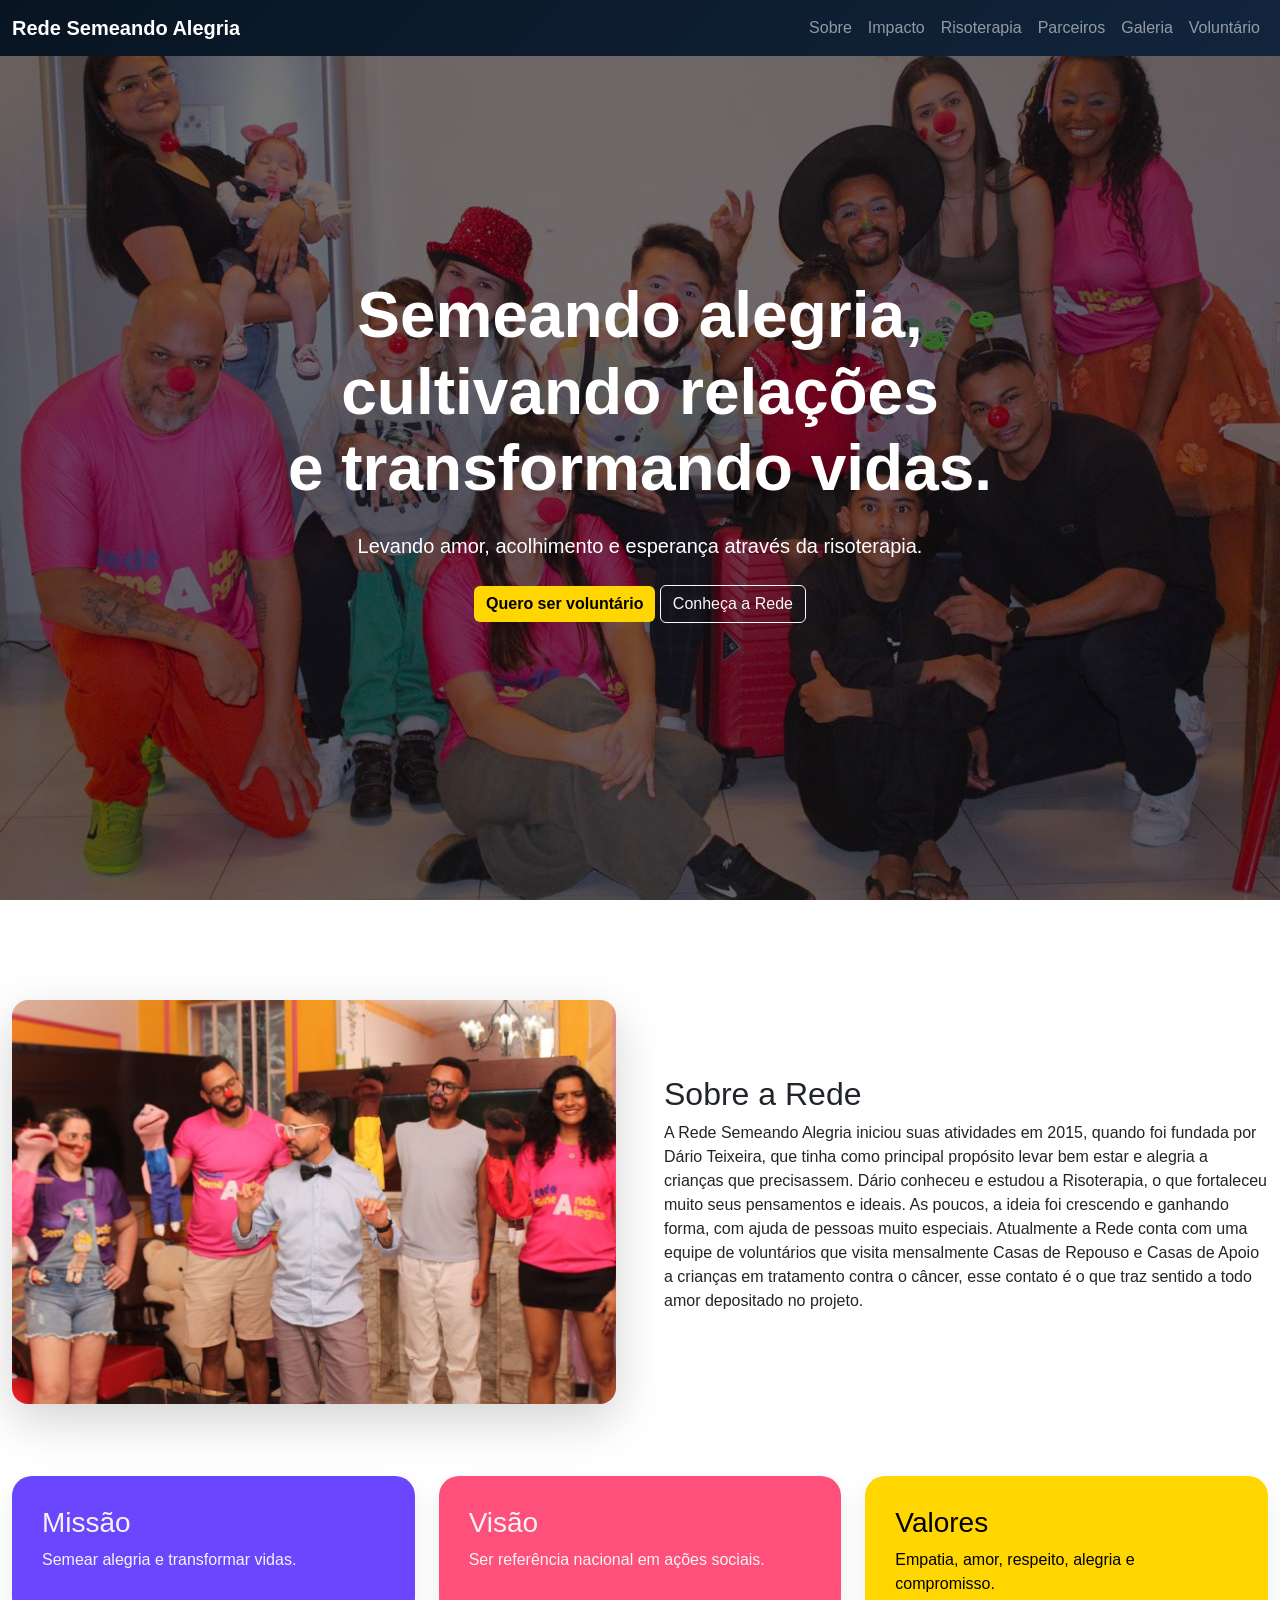
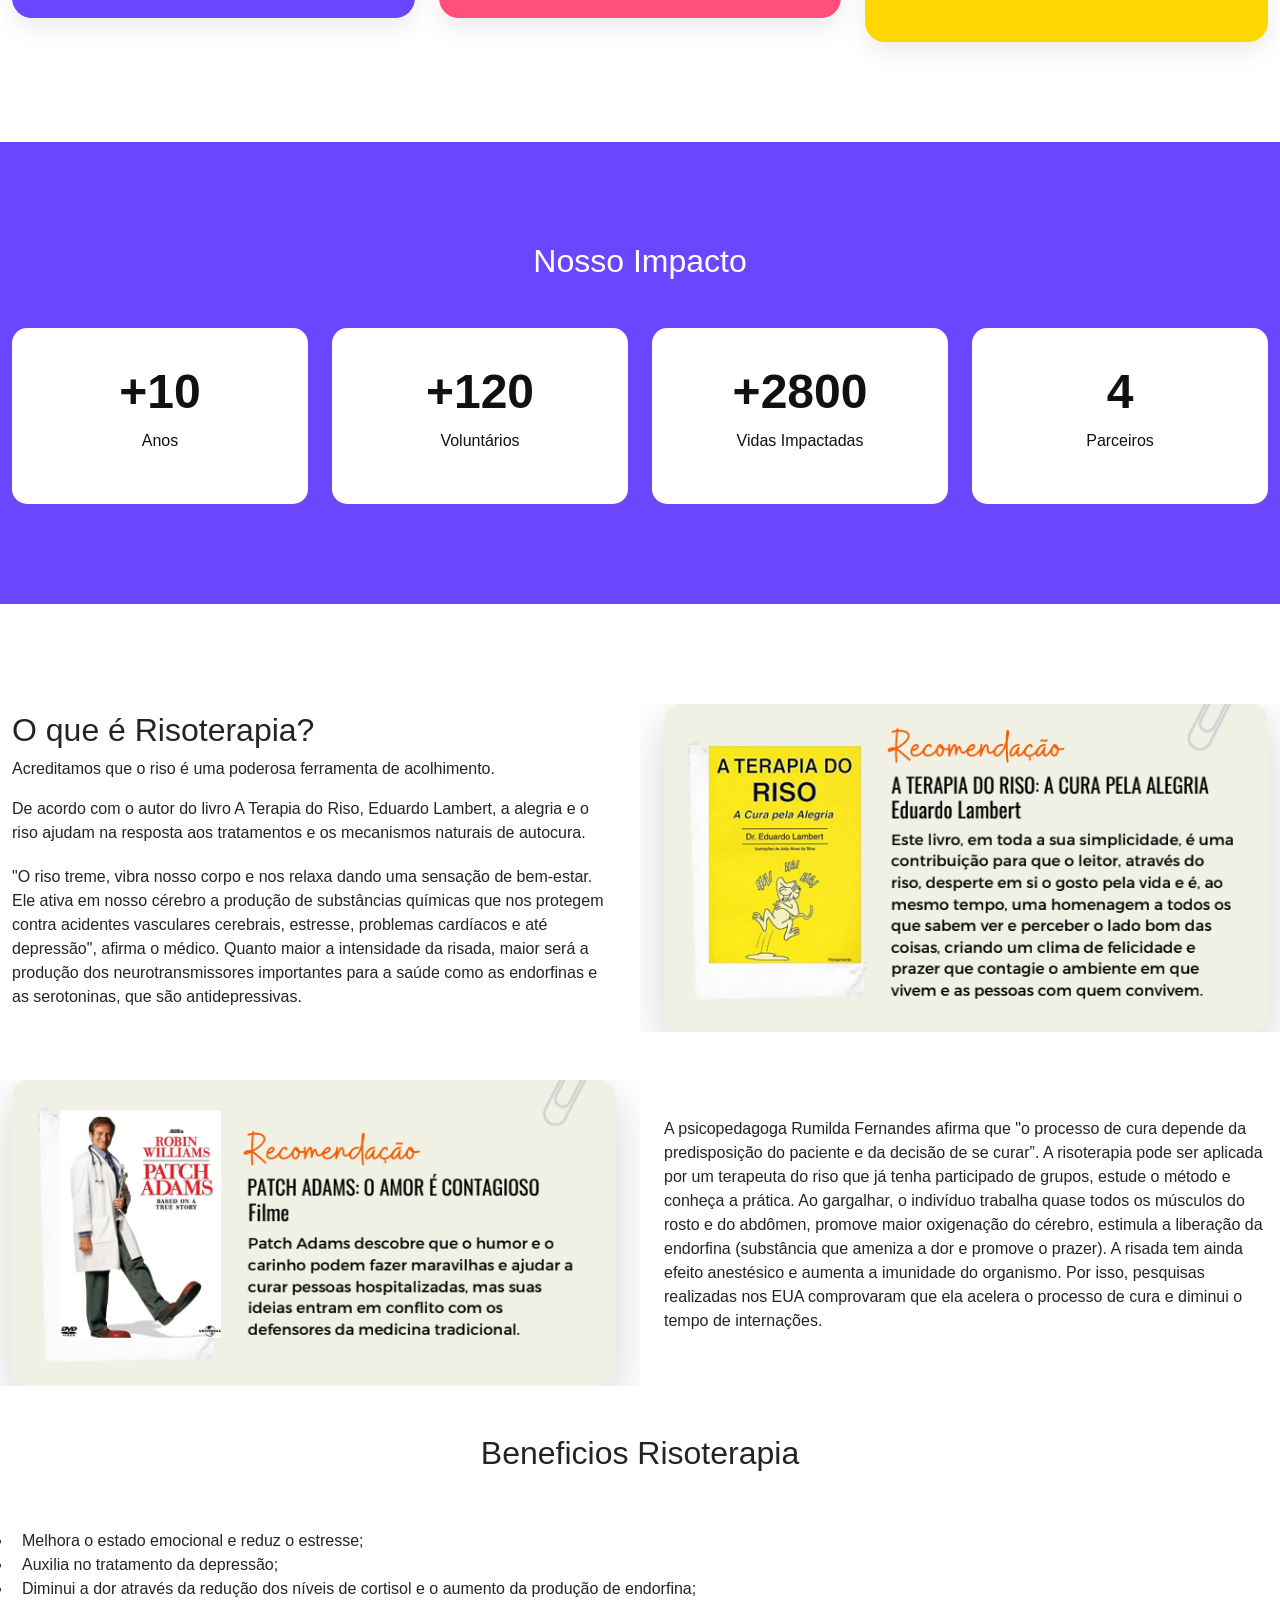
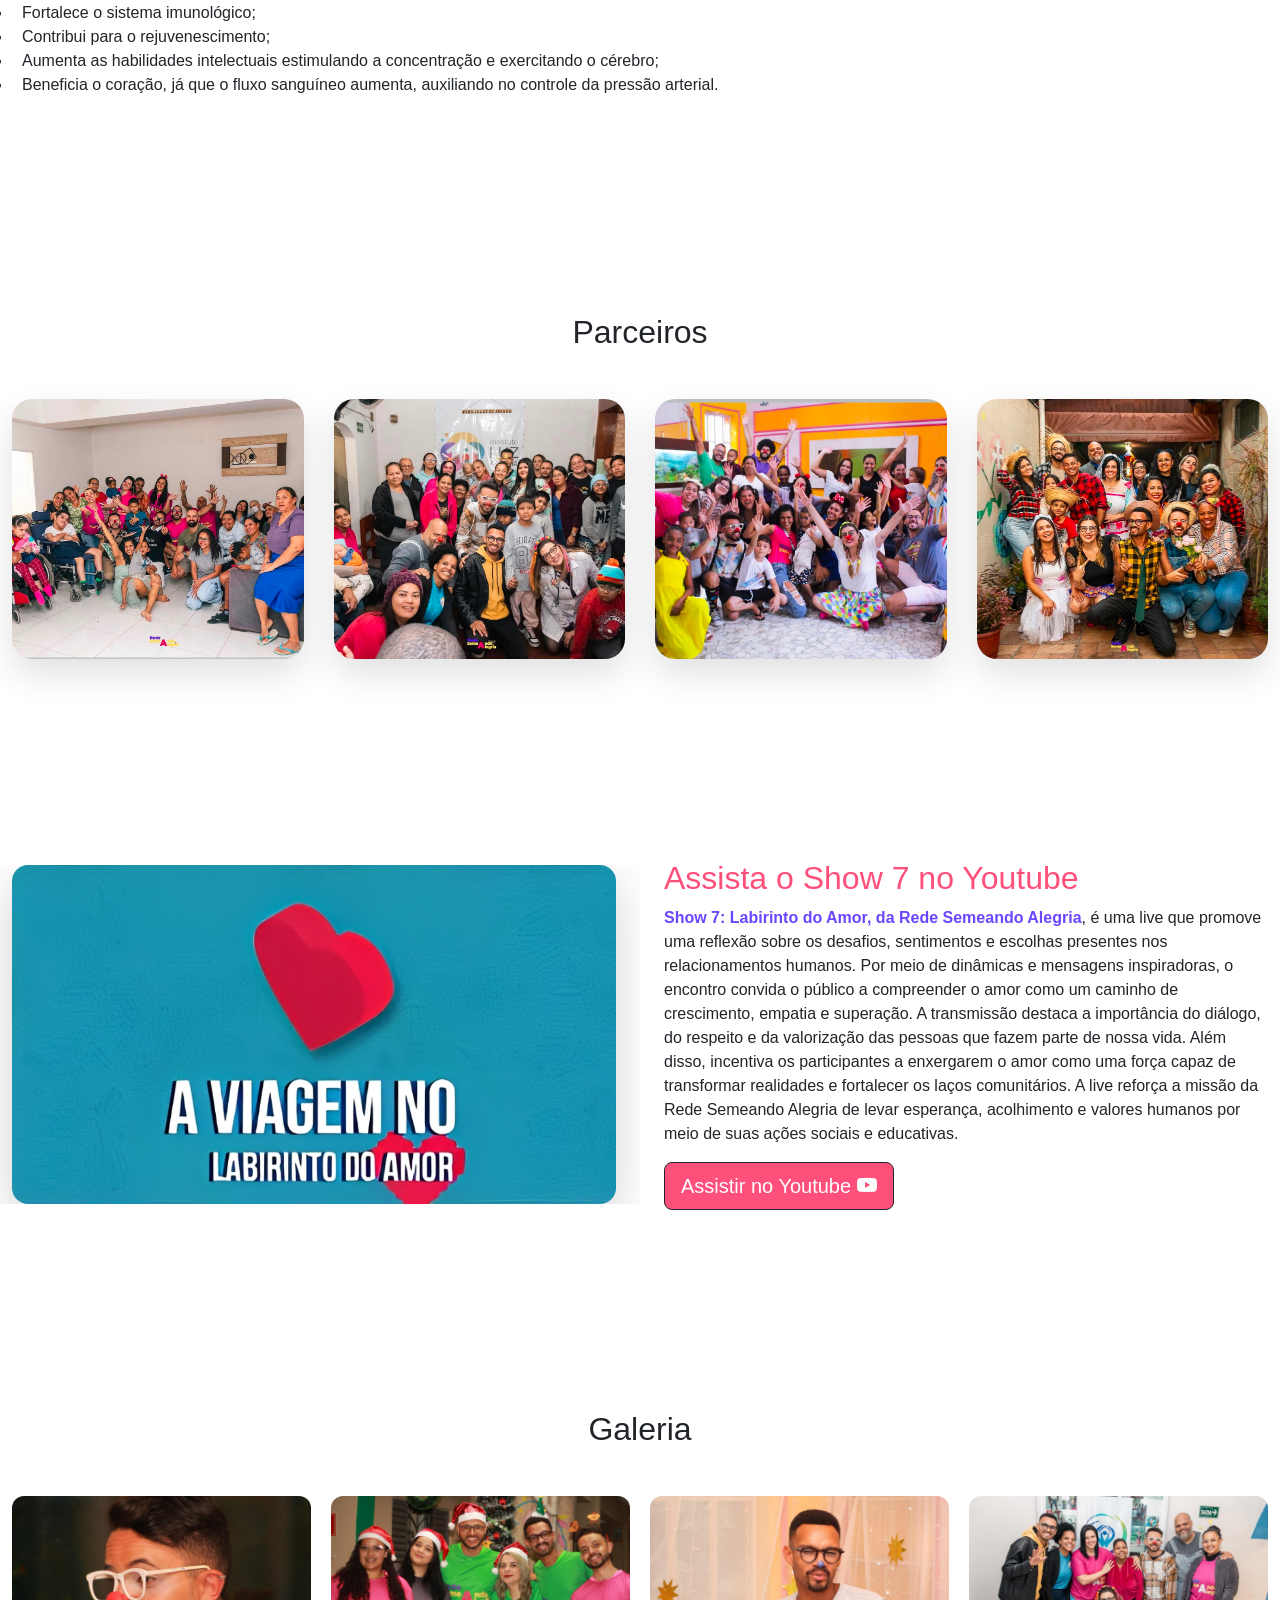
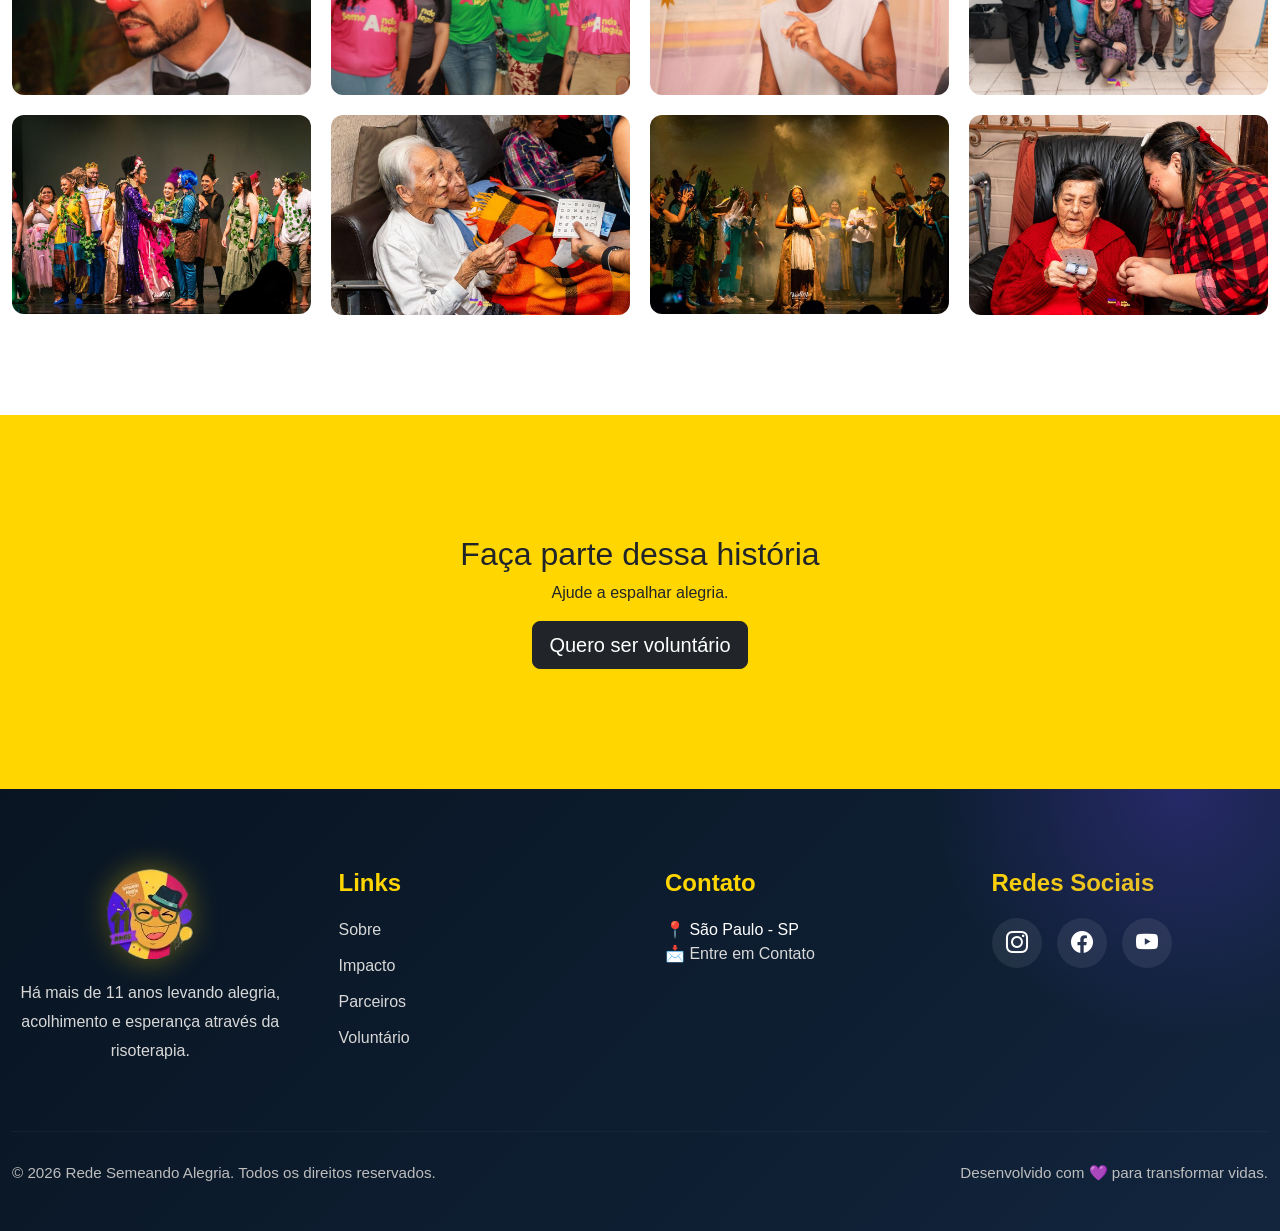
==== commit 801f82d3: "Update about.html" ====
--- a/about.html
+++ b/about.html
@@ -433,7 +433,7 @@
             </div>
 
             <div class="parceiro-card" data-aos="fade-up" data-aos-delay="350">
-                <img class="img-fluid" src="img/casa_recantoalegrejpeg">
+                <img class="img-fluid" src="img/casa_recantoalegre.jpeg">
 
                 <div class="parceiro-overlay">
                     <h4>Recanto Feliz</h4>
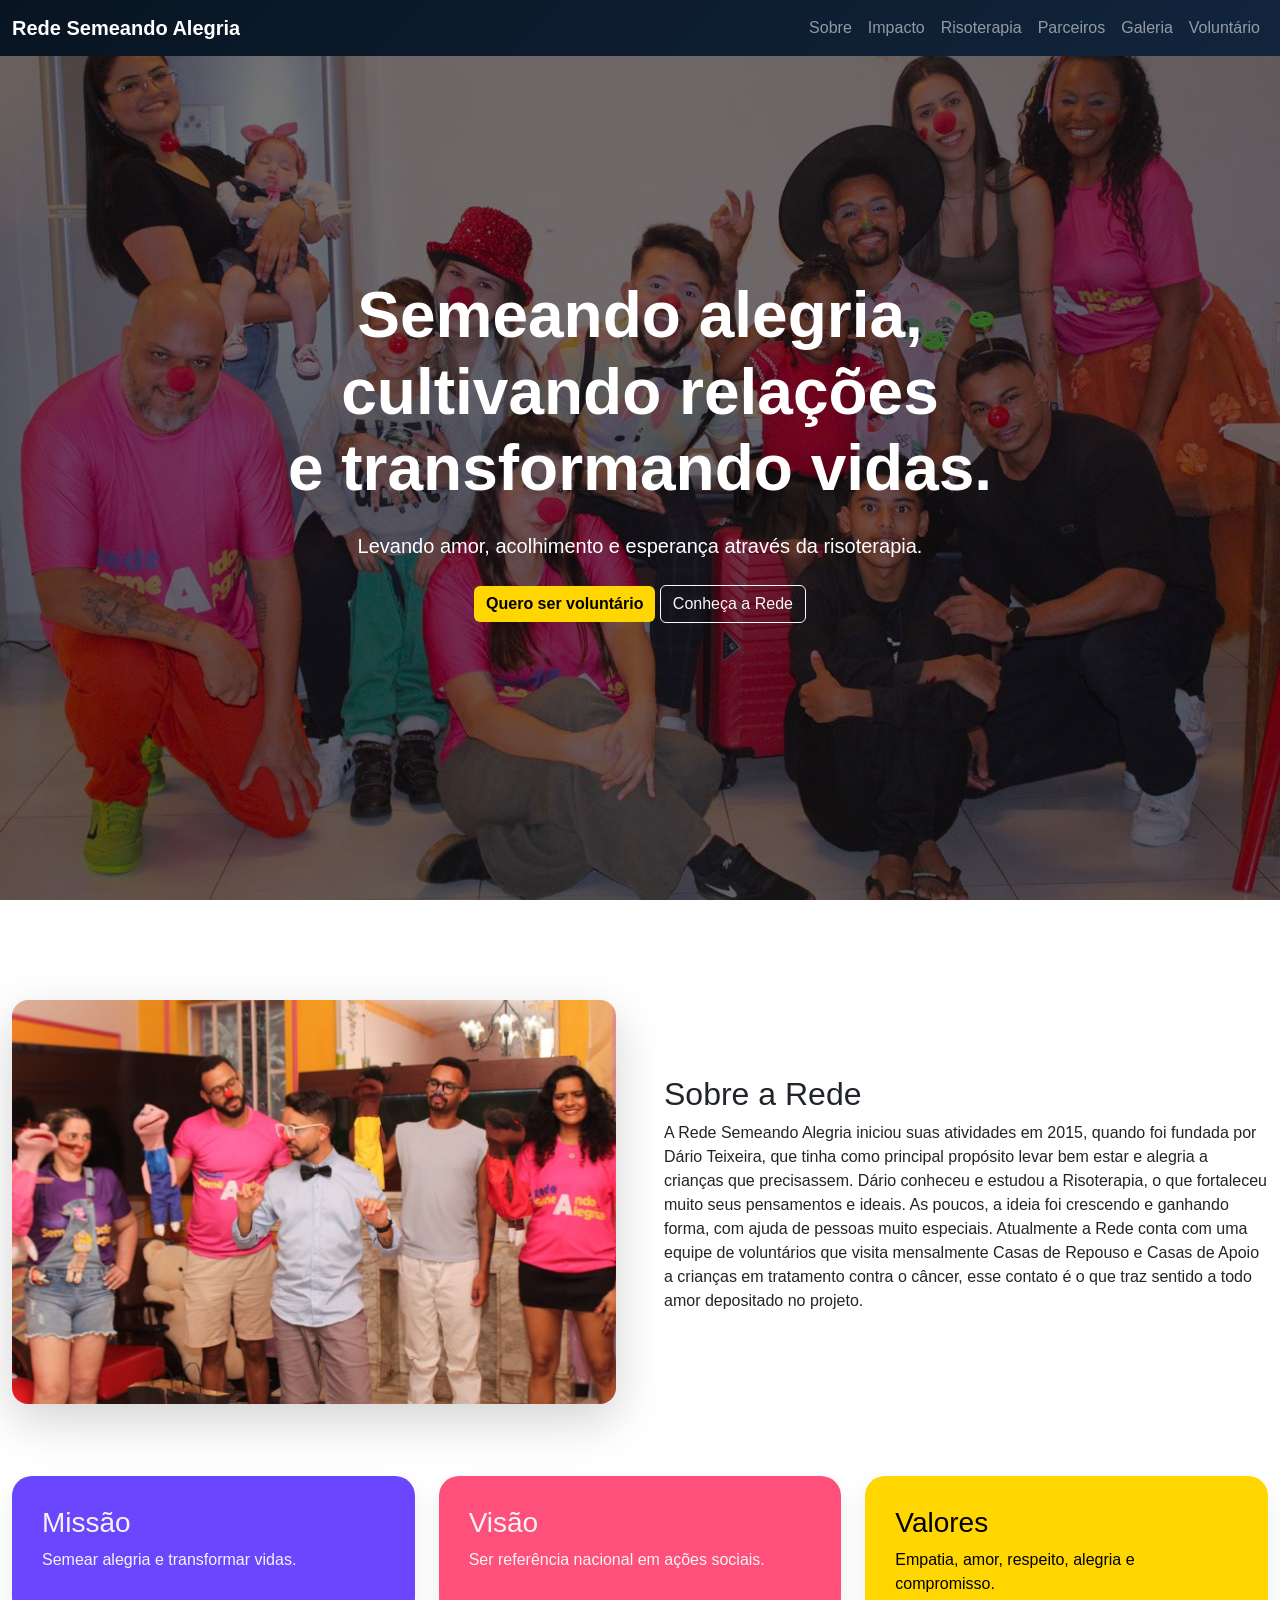
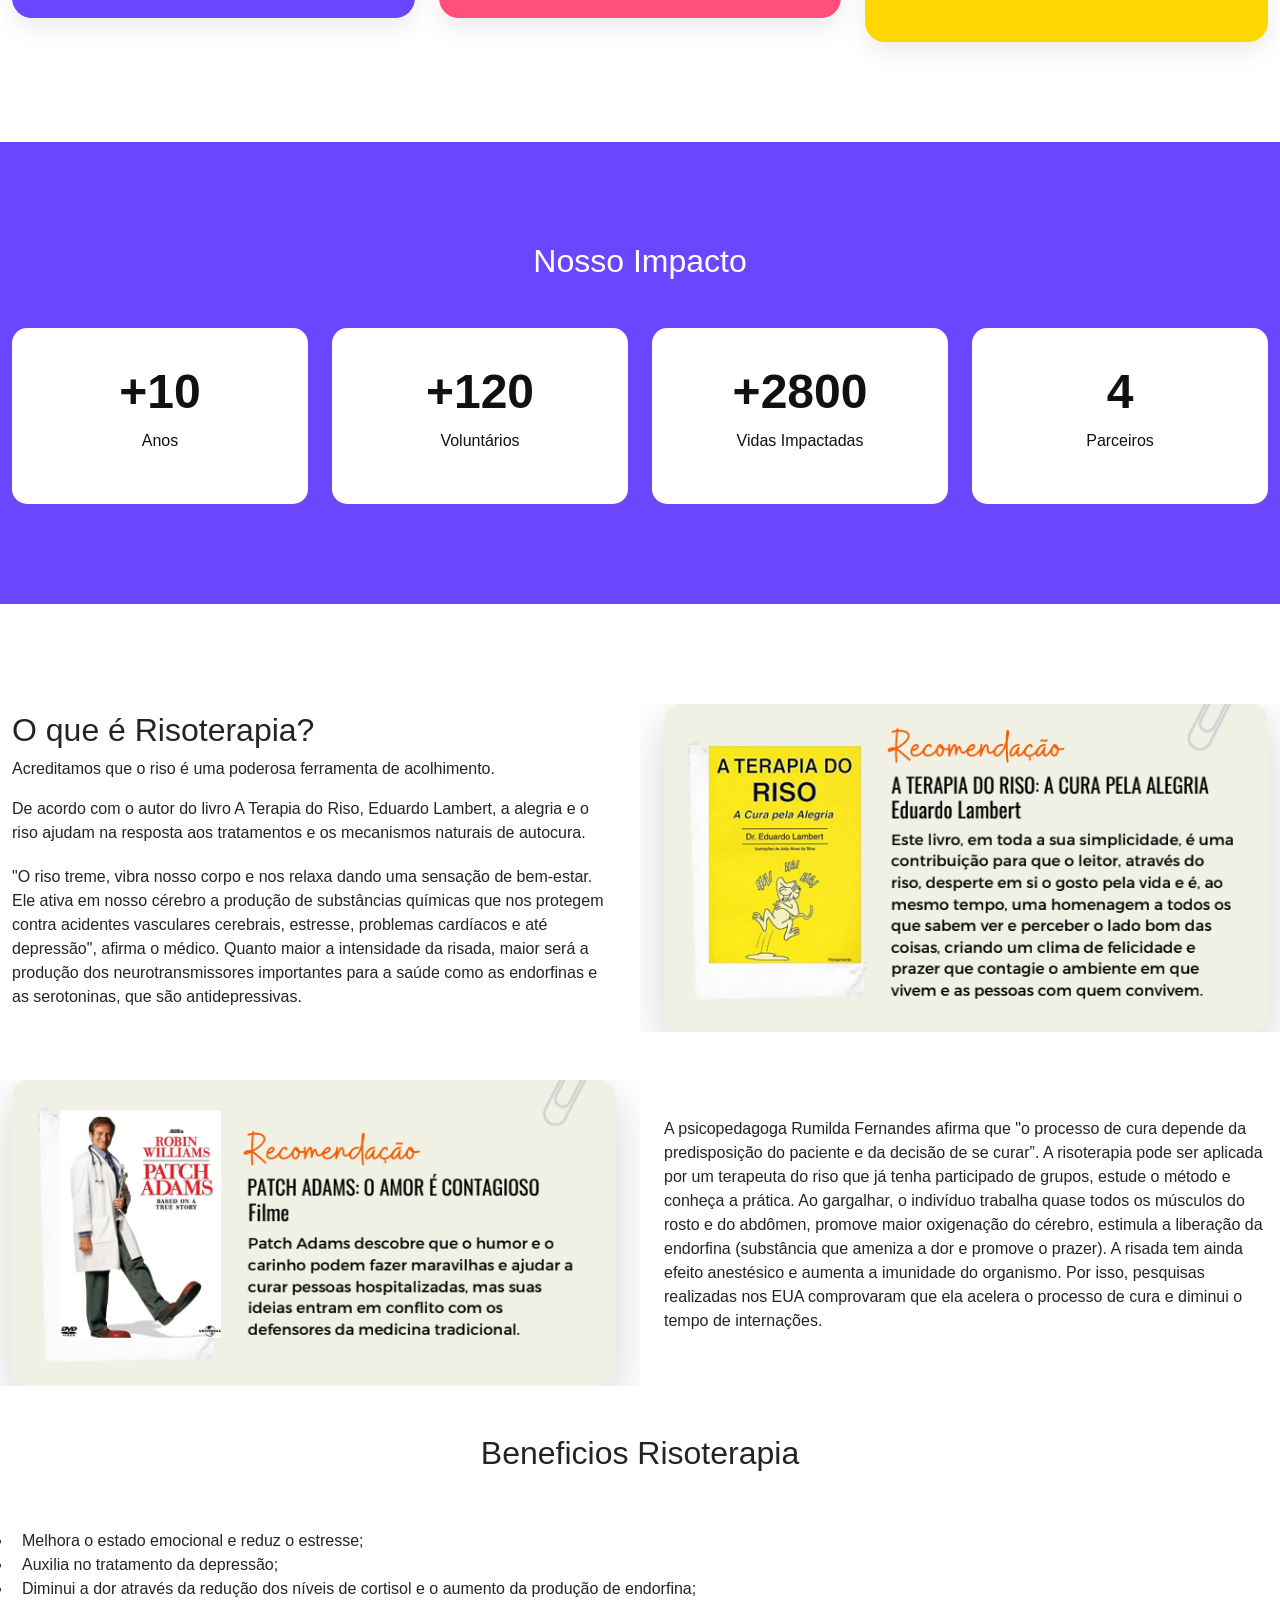
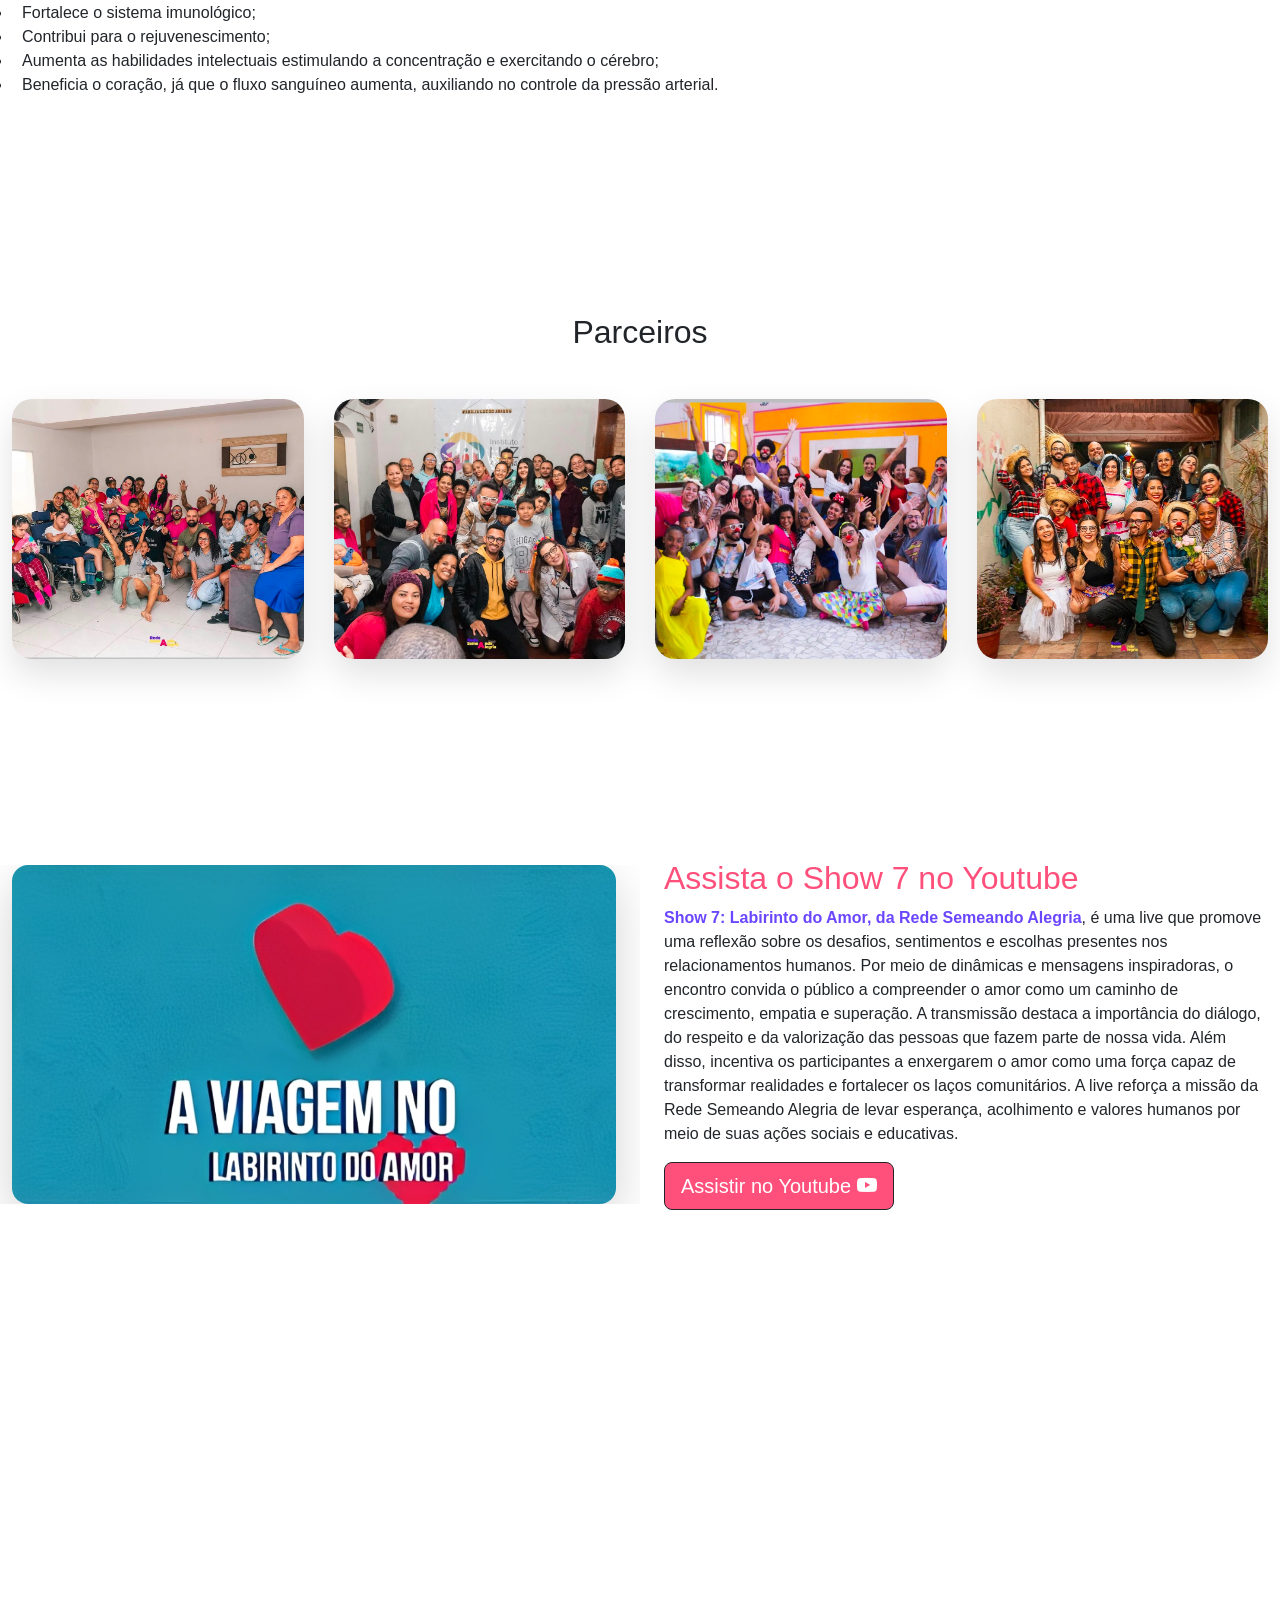
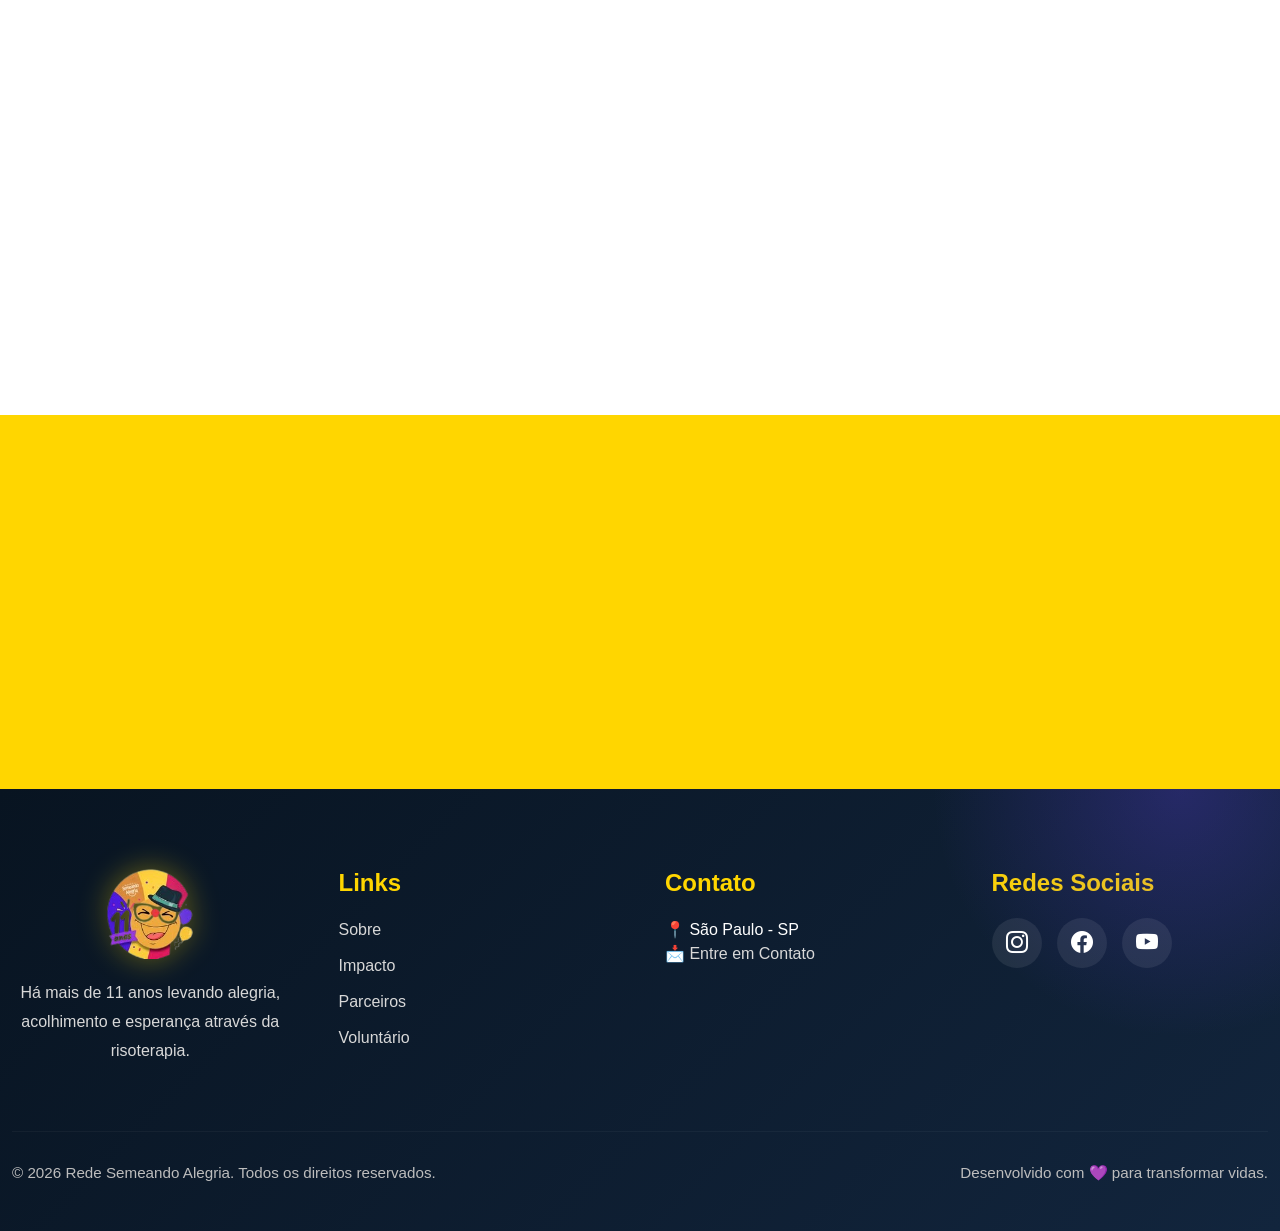
==== commit d27d5d4b: "Update about.html" ====
--- a/about.html
+++ b/about.html
@@ -9,6 +9,7 @@
 <link rel="stylesheet" href="https://cdn.jsdelivr.net/npm/bootstrap-icons@1.13.1/font/bootstrap-icons.min.css">
 <link href="https://unpkg.com/aos@2.3.4/dist/aos.css" rel="stylesheet">
 <link rel="stylesheet" href="css/about.css">
+<link rel="icon" href="img/perfil.png">
 </head>
 <body>
 
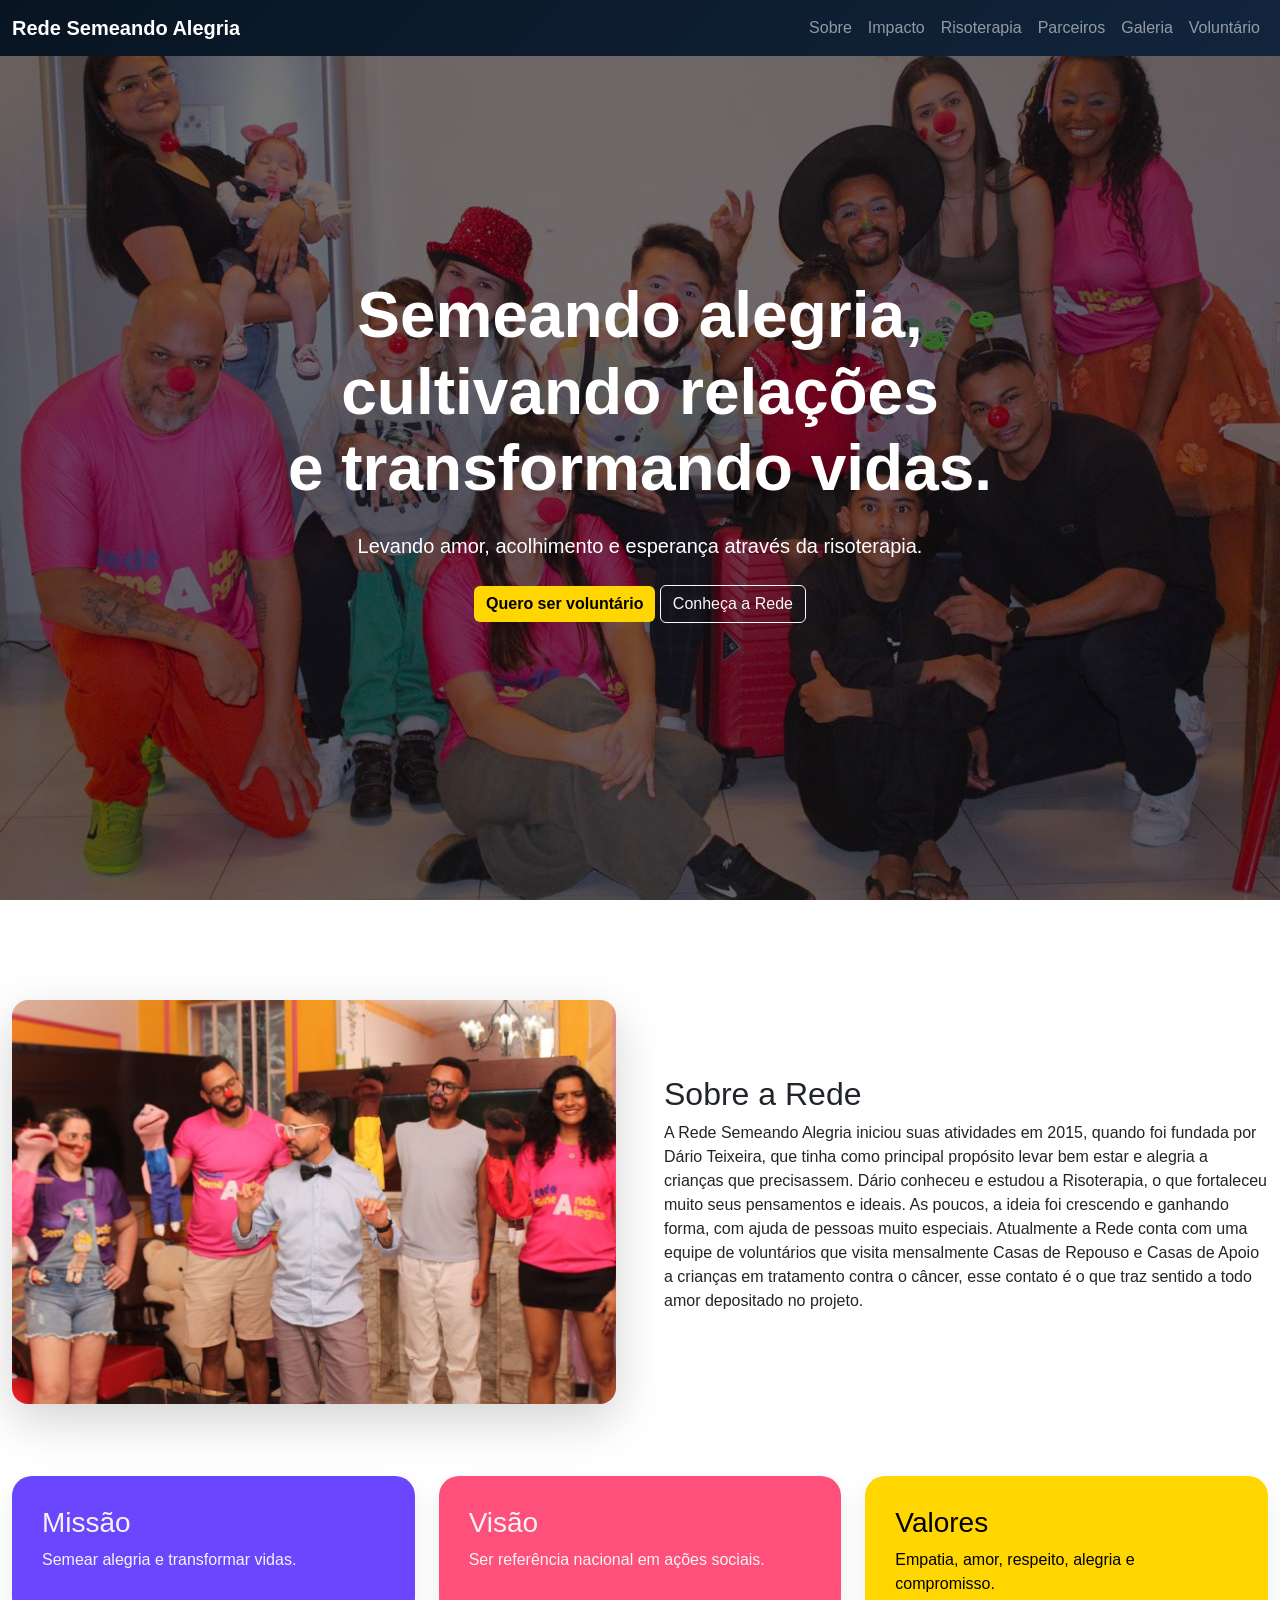
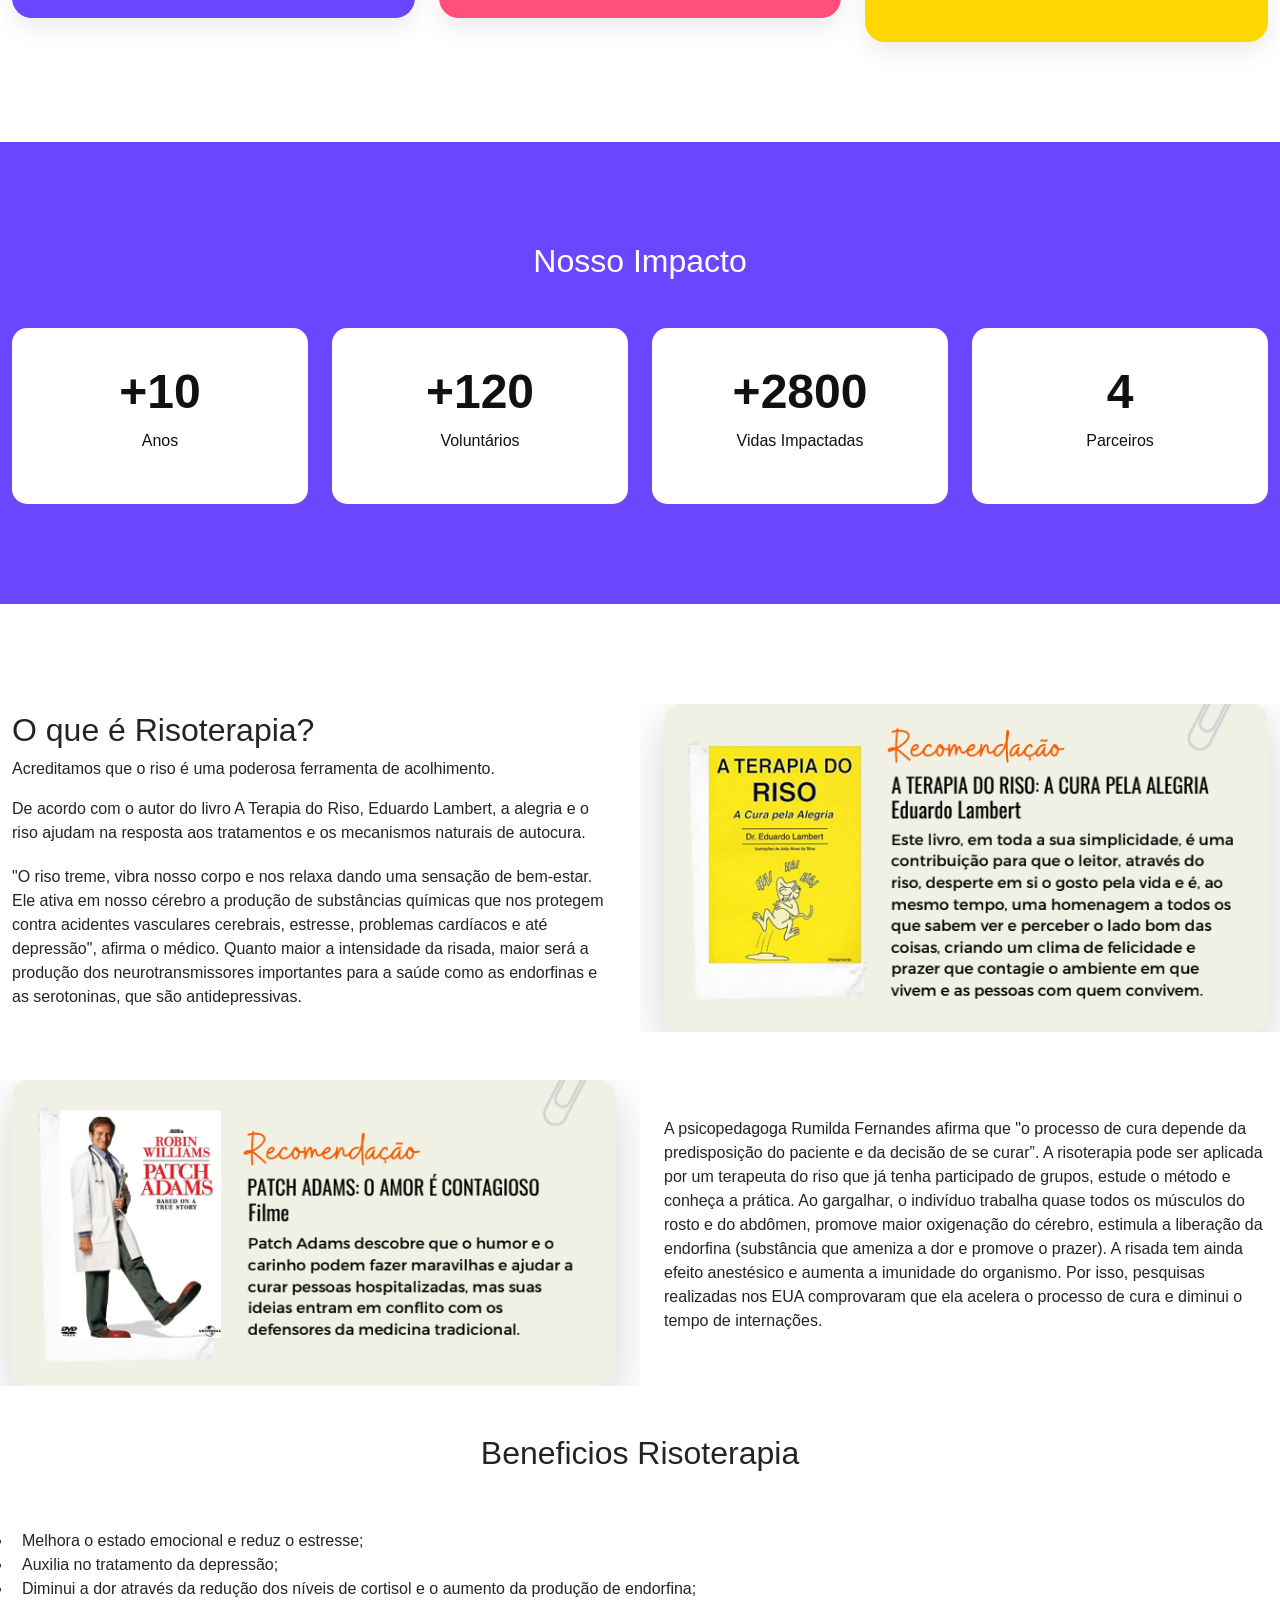
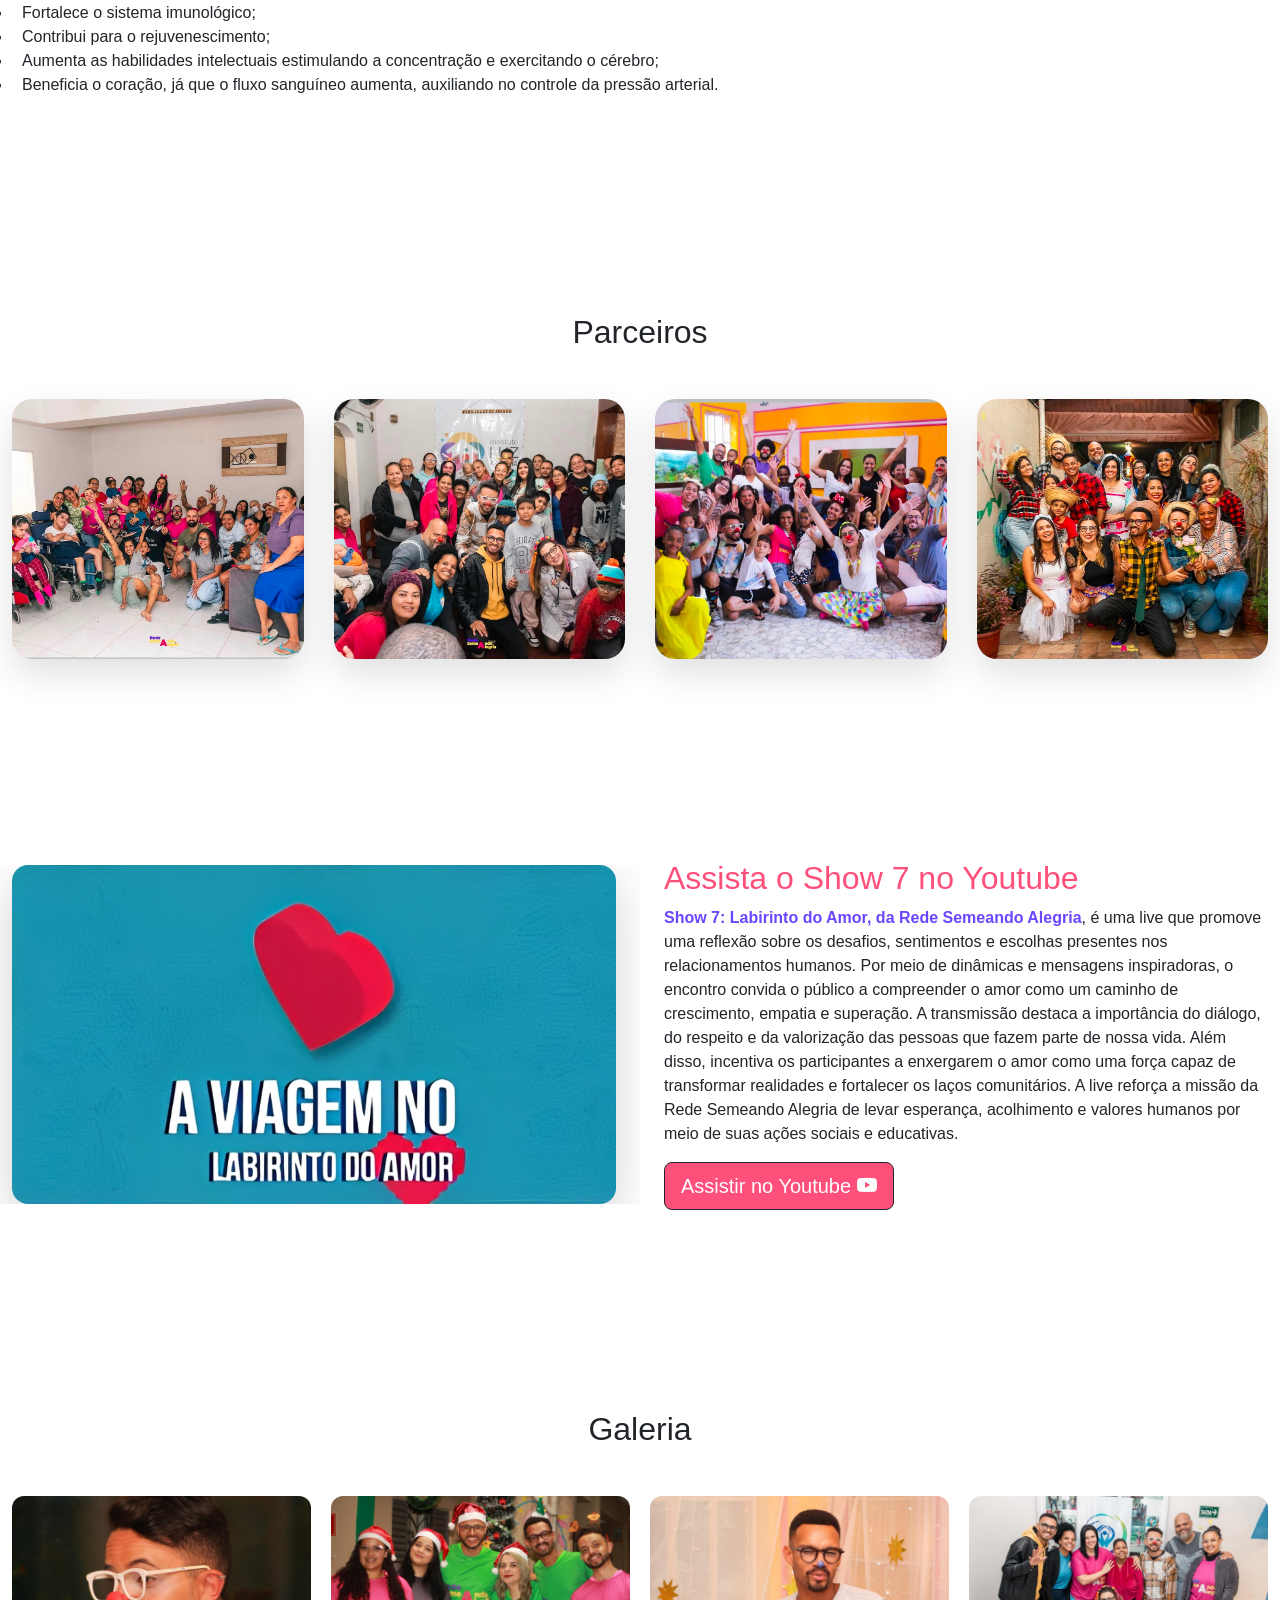
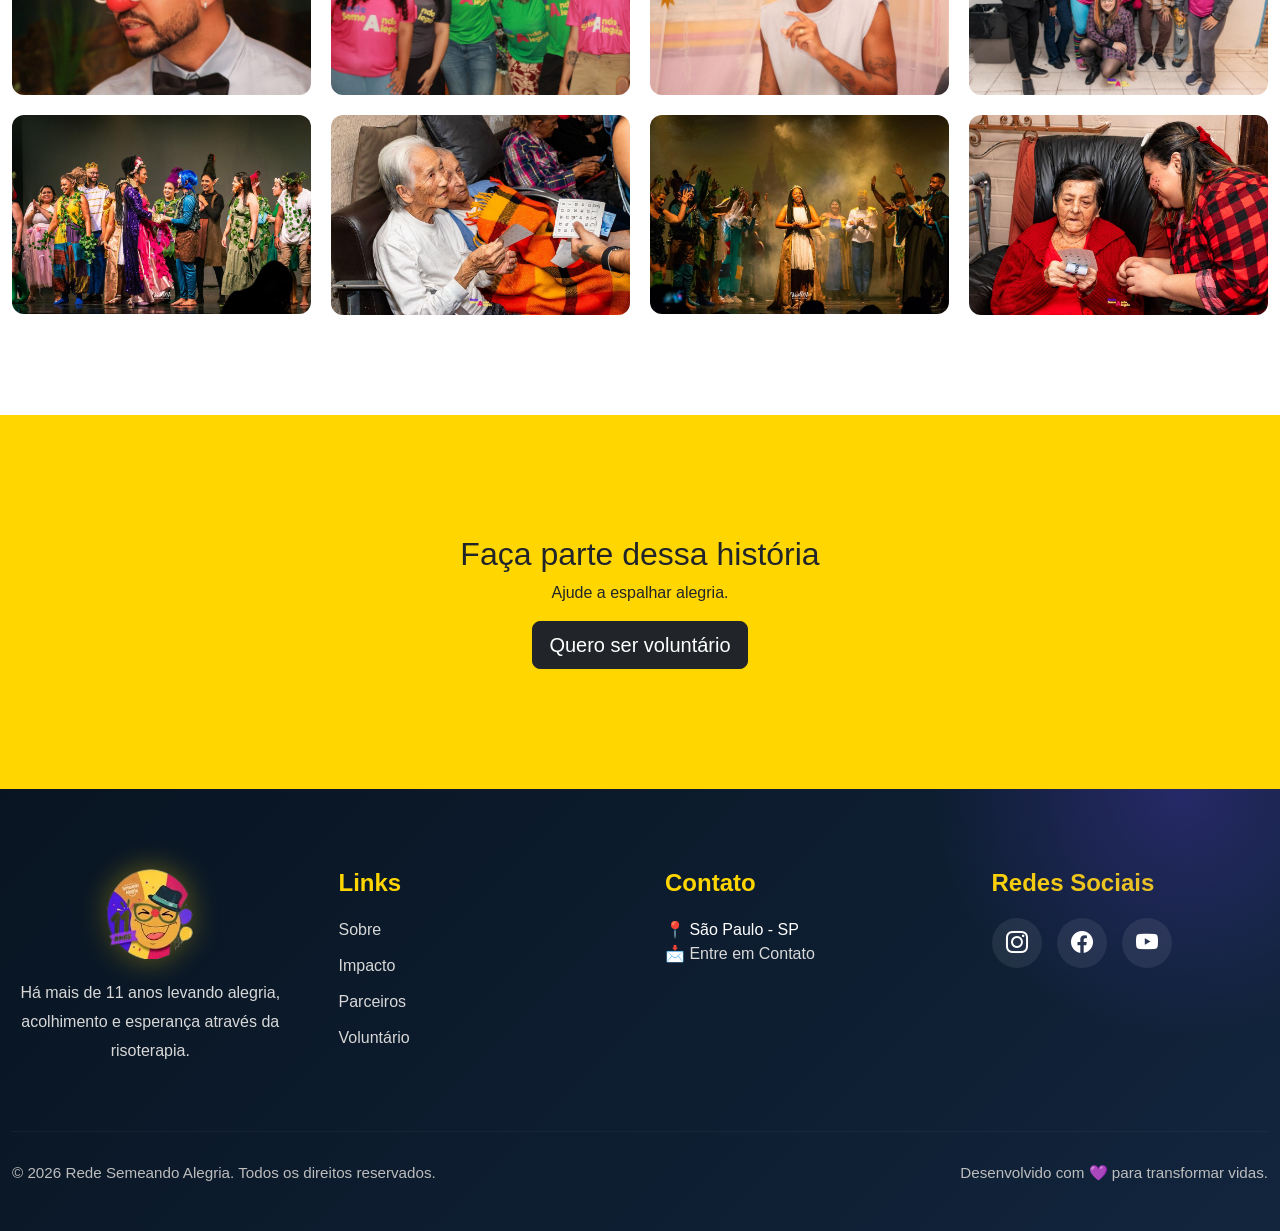
==== commit 580c063e: "Update about.html" ====
--- a/about.html
+++ b/about.html
@@ -9,7 +9,7 @@
 <link rel="stylesheet" href="https://cdn.jsdelivr.net/npm/bootstrap-icons@1.13.1/font/bootstrap-icons.min.css">
 <link href="https://unpkg.com/aos@2.3.4/dist/aos.css" rel="stylesheet">
 <link rel="stylesheet" href="css/about.css">
-<link rel="icon" href="img/perfil.png">
+<link rel="icon" href="img/icon.png">
 </head>
 <body>
 
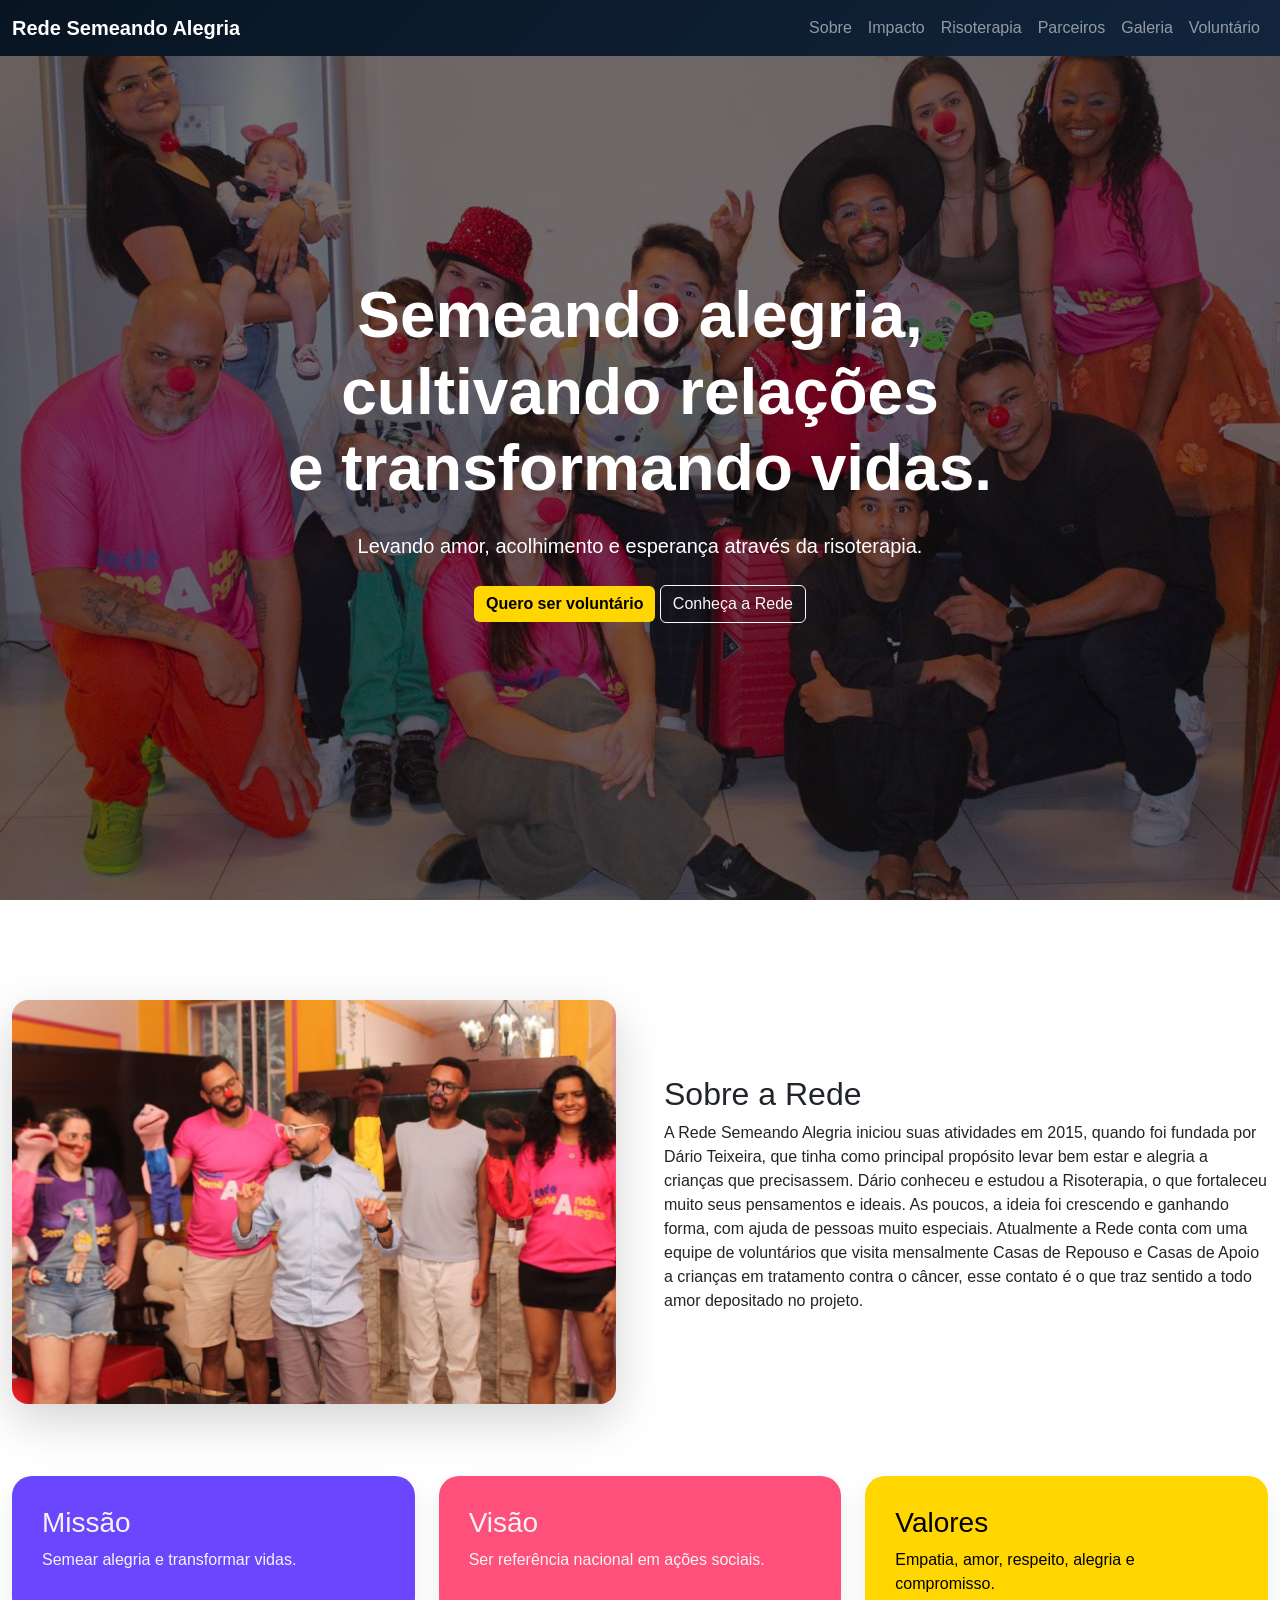
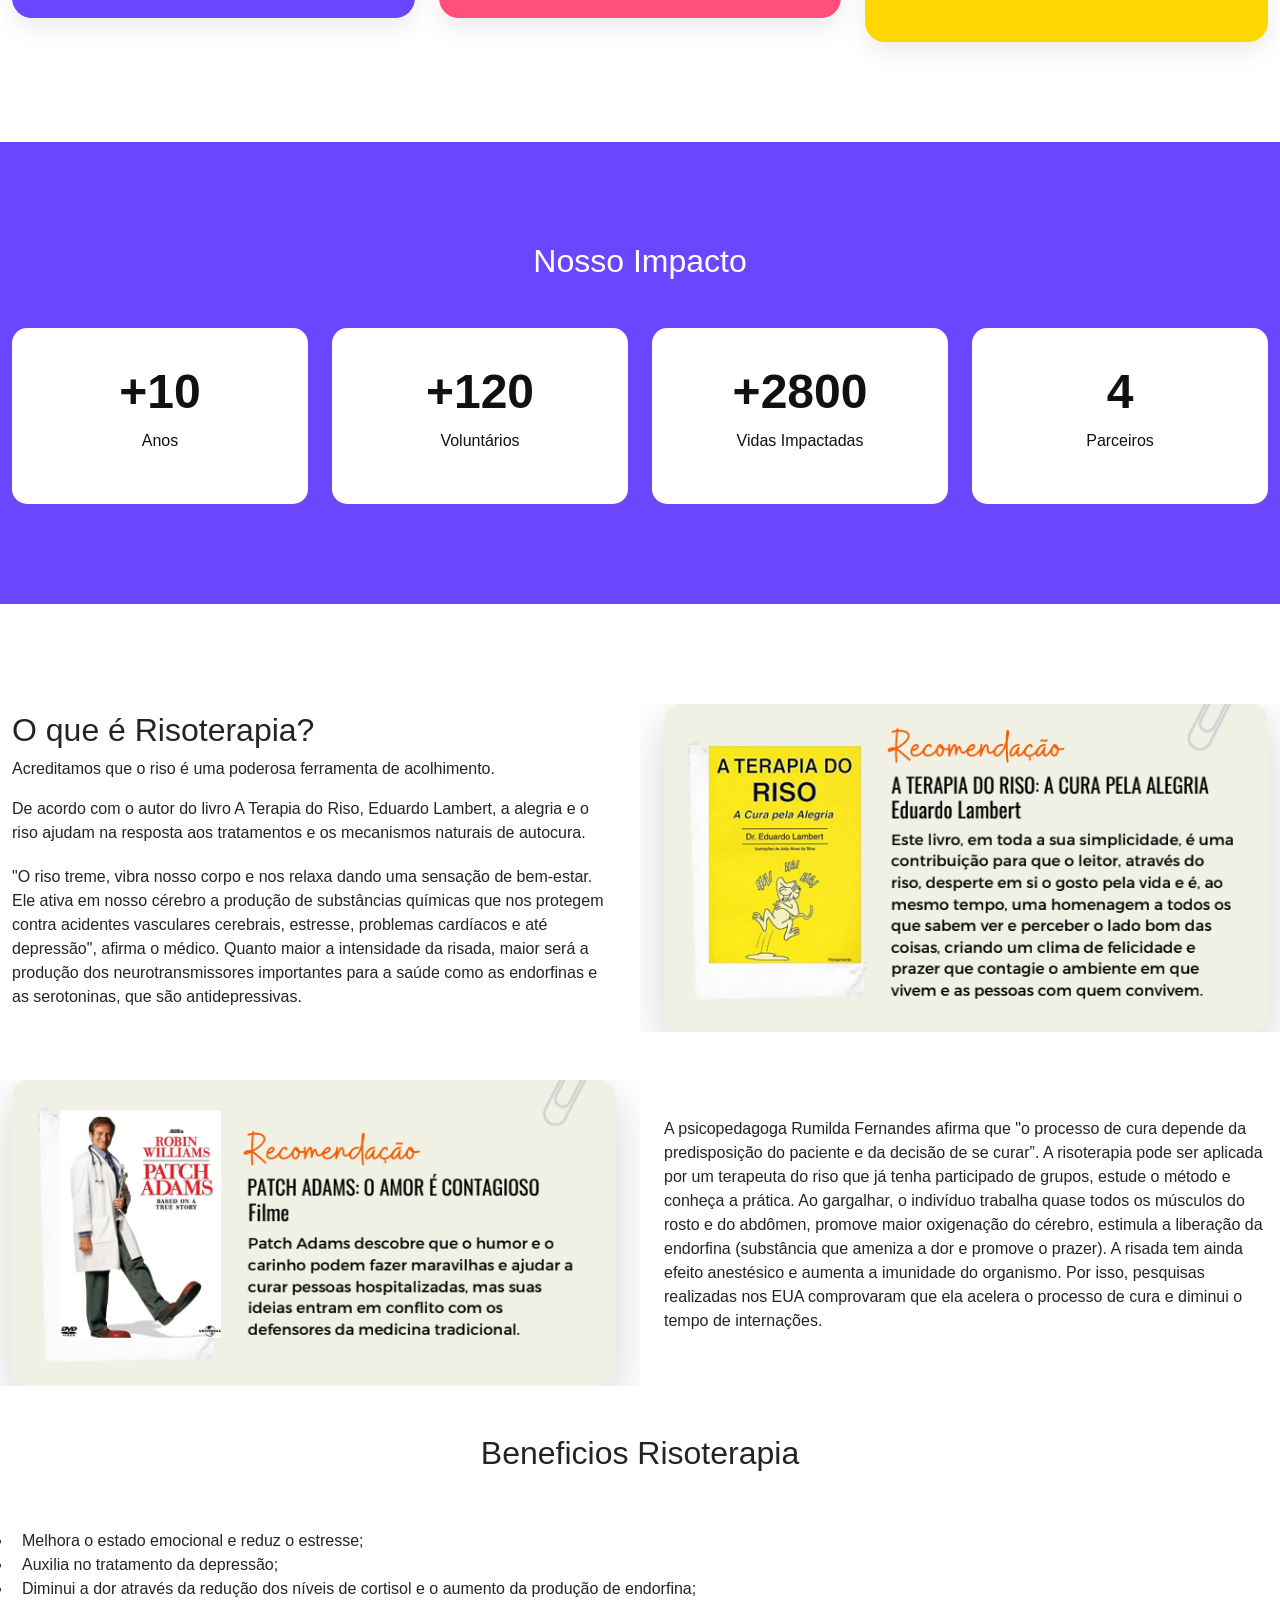
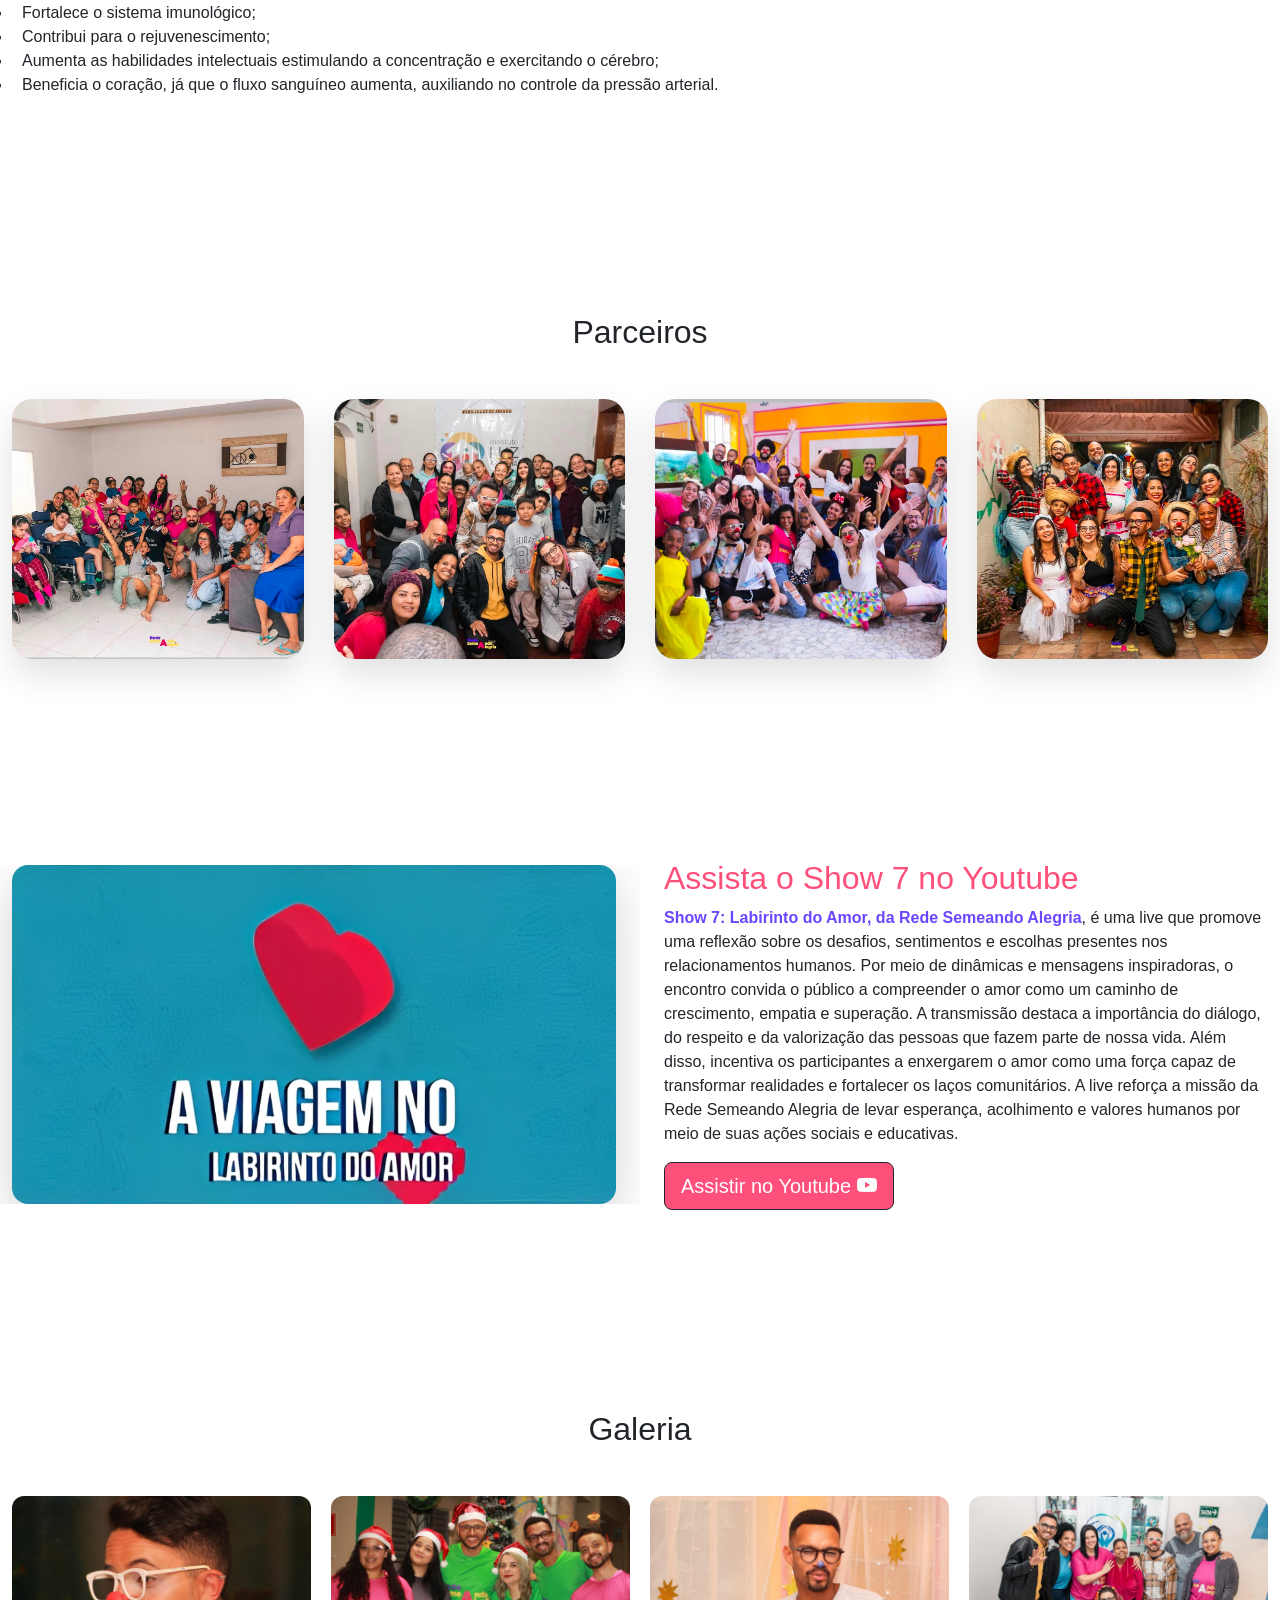
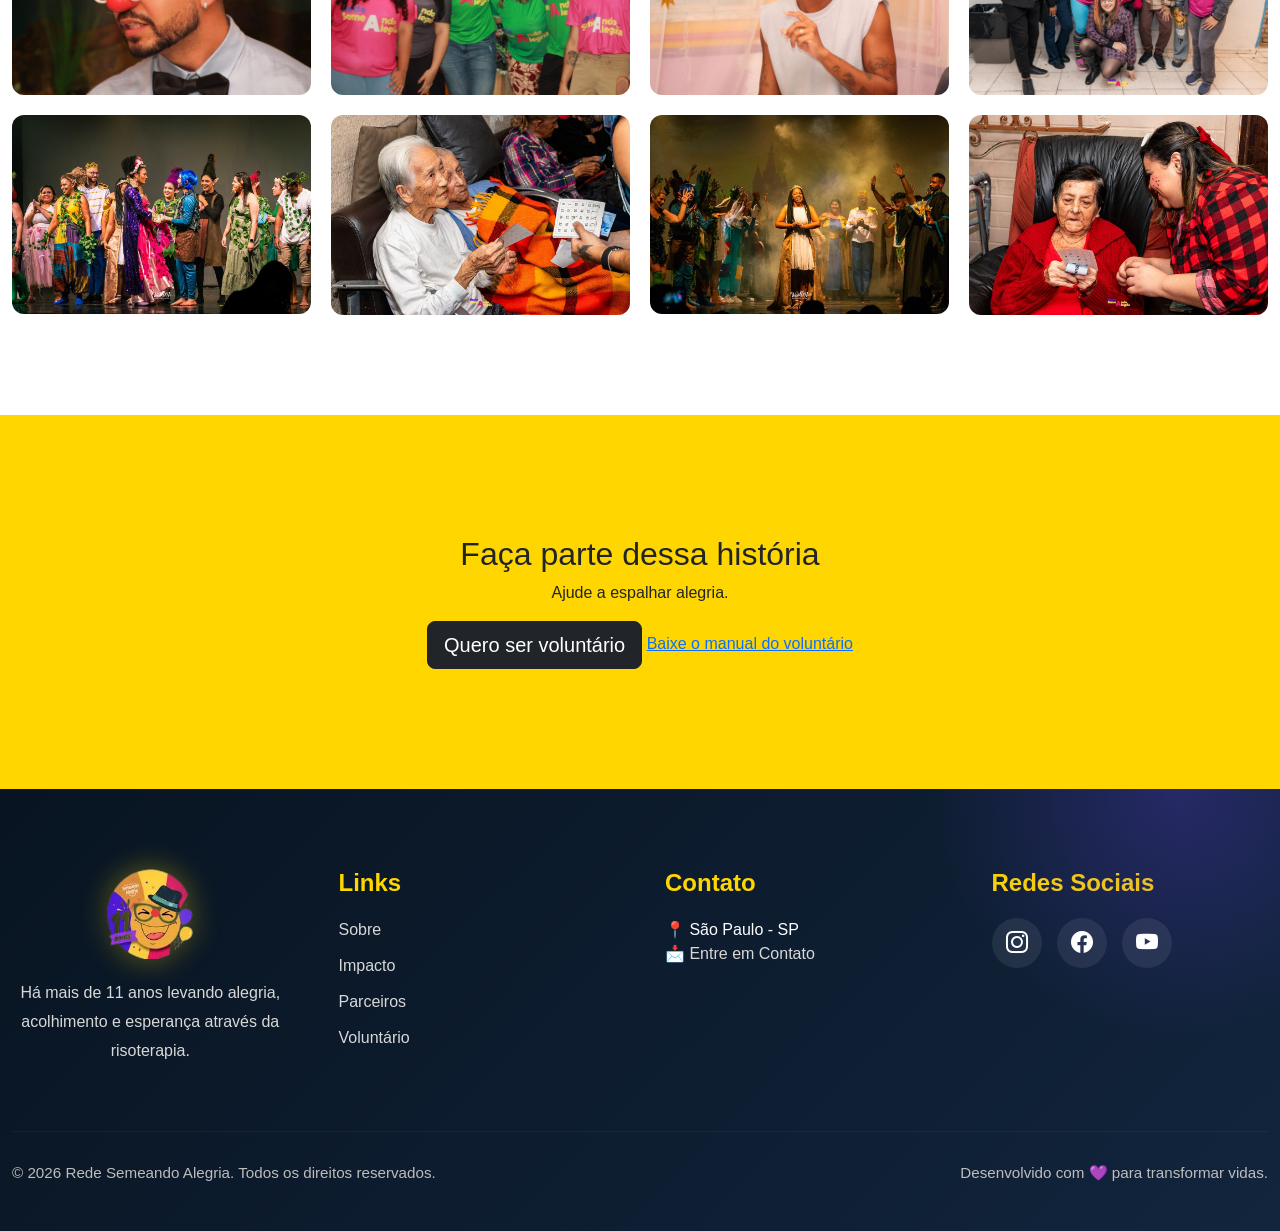
==== commit 12f39e75: "Update about.html" ====
--- a/about.html
+++ b/about.html
@@ -9,8 +9,105 @@
 <link rel="stylesheet" href="https://cdn.jsdelivr.net/npm/bootstrap-icons@1.13.1/font/bootstrap-icons.min.css">
 <link href="https://unpkg.com/aos@2.3.4/dist/aos.css" rel="stylesheet">
 <link rel="stylesheet" href="css/about.css">
-<link rel="icon" href="img/icon.png">
+<link rel="icon" href="img/icone.png">
 </head>
+<div class="modal fade"
+     id="voluntarioModal"
+     tabindex="-1"
+     aria-hidden="true">
+
+    <div class="modal-dialog modal-dialog-centered">
+
+        <div class="modal-content voluntario-modal">
+
+            <div class="modal-header border-0">
+
+                <h4 class="modal-title fw-bold">
+                    Faça parte da Rede 💜
+                </h4>
+
+                <button
+                    class="btn-close"
+                    data-bs-dismiss="modal">
+                </button>
+
+            </div>
+
+            <div class="modal-body">
+
+                <p class="text-center mb-4">
+                    Escolha com quem deseja conversar.
+                </p>
+
+                <!-- Jessica -->
+
+                <div class="contato-card">
+
+                    <div class="contato-info">
+
+                        <img
+                            src="img/jessica.jpeg"
+                            alt="Jéssica"
+                            class="contato-foto">
+
+                        <div>
+
+                            <h5>Jéssica</h5>
+
+                        </div>
+
+                    </div>
+
+                    <a
+                        href="https://wa.me/5511985710372"
+                        target="_blank"
+                        class="btn btn-success">
+
+                        <i class="bi bi-whatsapp"></i>
+                        Conversar
+
+                    </a>
+
+                </div>
+
+                <!-- Dario -->
+
+                <div class="contato-card">
+
+                    <div class="contato-info">
+
+                        <img
+                            src="img/dario.jpeg"
+                            alt="Dário"
+                            class="contato-foto">
+
+                        <div>
+
+                            <h5>Dário</h5>
+
+                        </div>
+
+                    </div>
+
+                    <a
+                        href="https://wa.me/551198306721"
+                        target="_blank"
+                        class="btn btn-success">
+
+                        <i class="bi bi-whatsapp"></i>
+                        Conversar
+
+                    </a>
+
+                </div>
+
+            </div>
+
+        </div>
+
+    </div>
+
+</div>
 <body>
 
 <audio id="bgMusic"></audio>
@@ -498,9 +595,32 @@
 
 <section id="voluntario" class="volunteer-section">
     <div class="container text-center" data-aos="zoom-in">
+
         <h2>Faça parte dessa história</h2>
+
         <p>Ajude a espalhar alegria.</p>
-        <a href="manual_voluntario.pdf" target="_blank" class="btn btn-dark btn-lg particle-effect">Quero ser voluntário</a>
+
+        <div class="volunteer-actions">
+
+            <button
+                class="btn btn-dark btn-lg particle-effect"
+                data-bs-toggle="modal"
+                data-bs-target="#voluntarioModal">
+
+                Quero ser voluntário
+
+            </button>
+
+            <a href="manual_voluntario.pdf"
+               target="_blank"
+               class="manual particle-effect">
+
+                Baixe o manual do voluntário
+
+            </a>
+
+        </div>
+
     </div>
 </section>
 
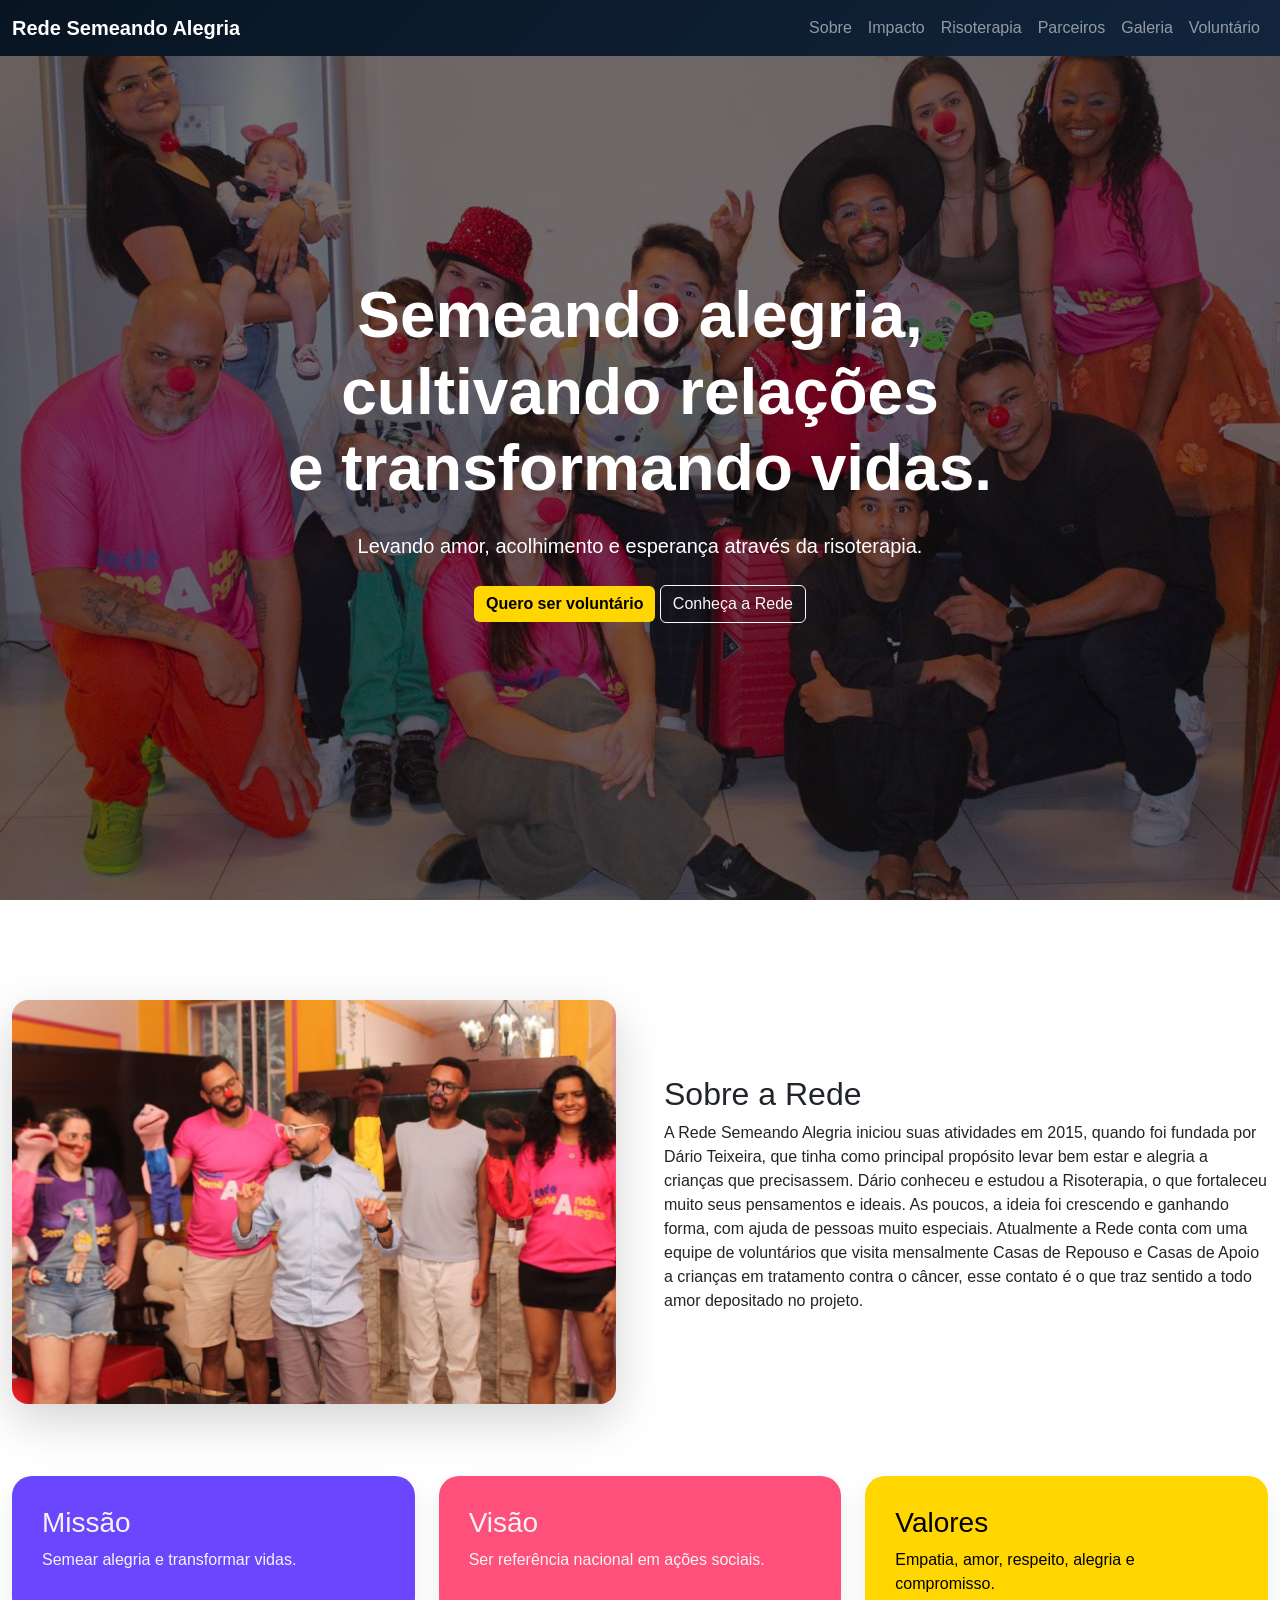
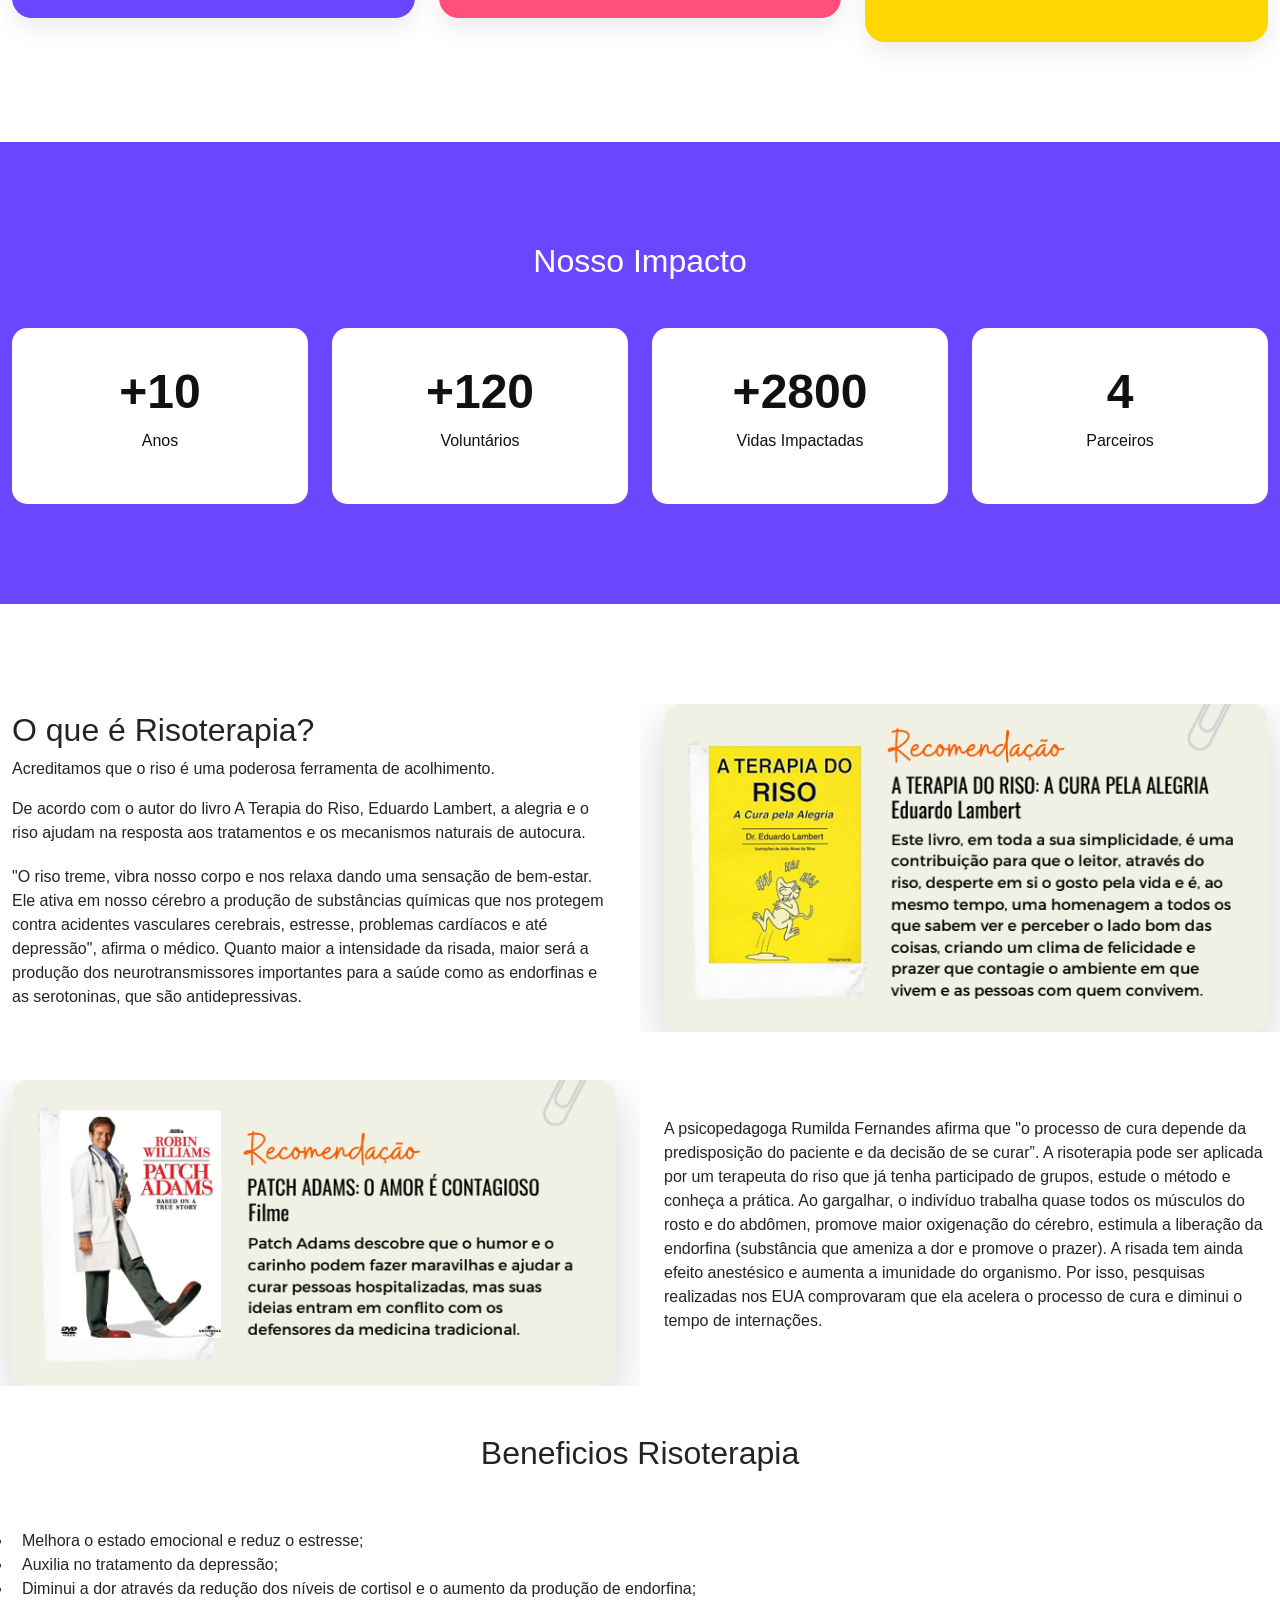
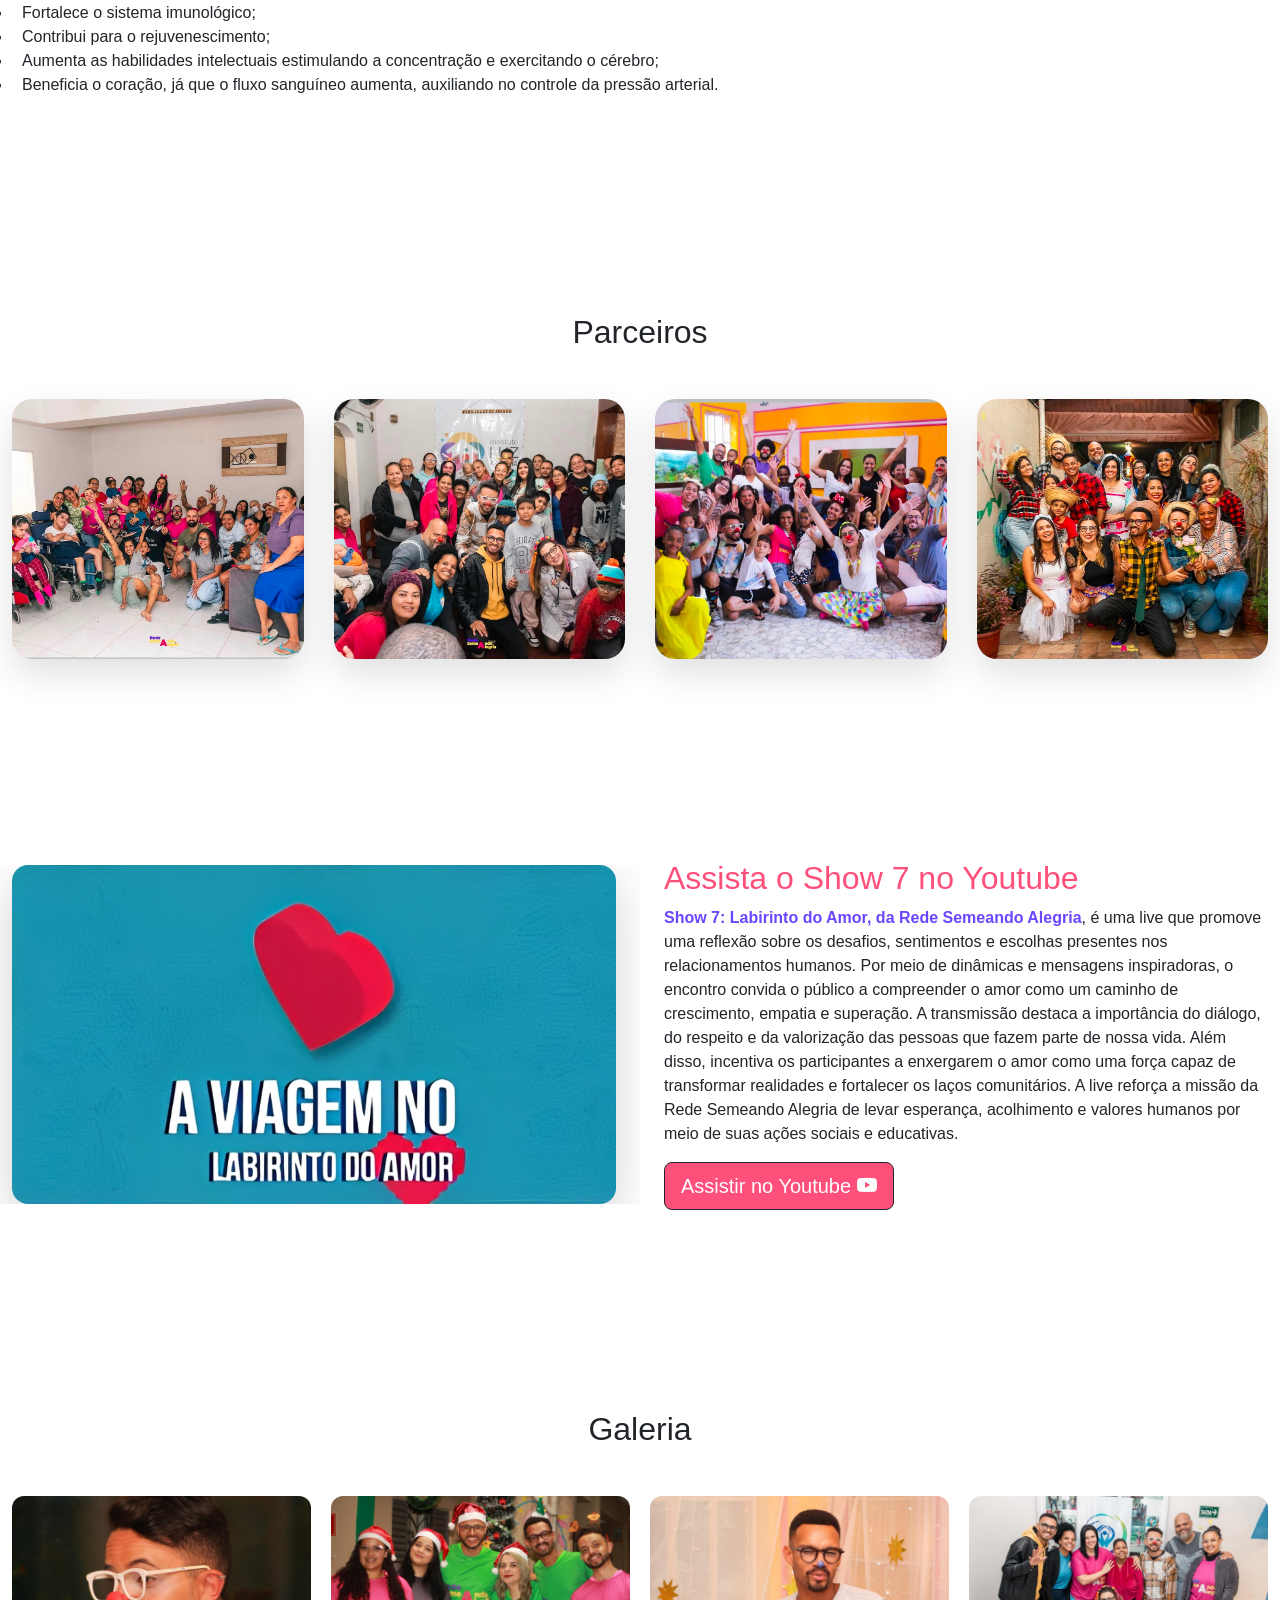
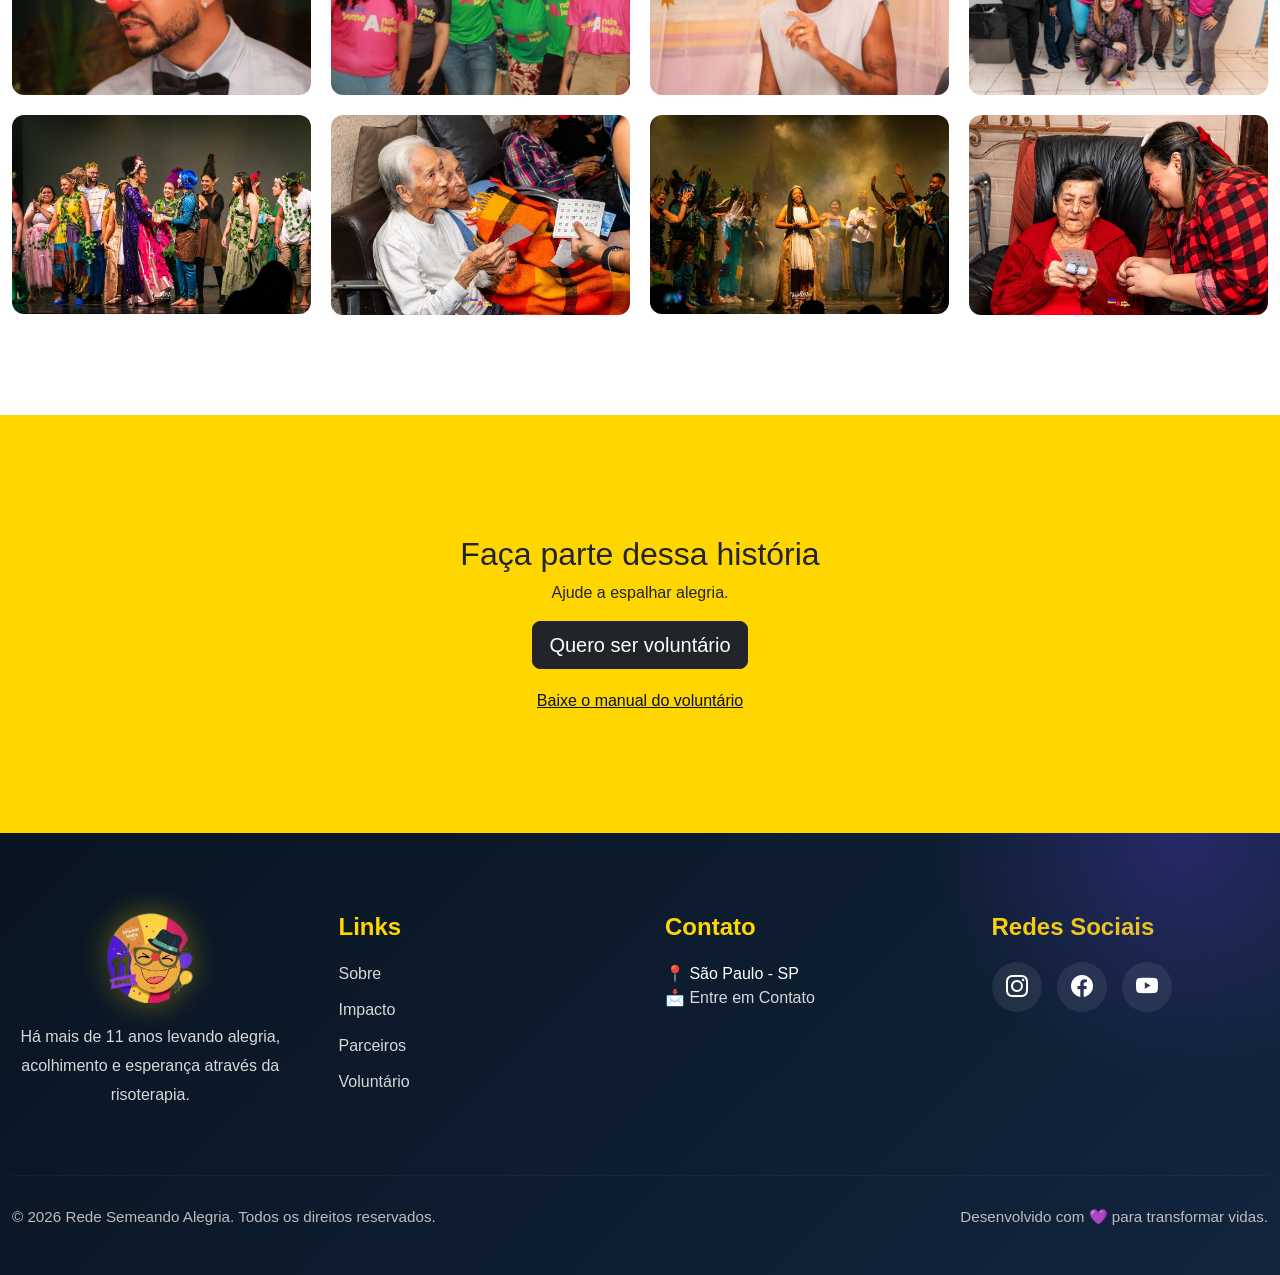
==== commit 47cbc7ac: "Update about.html" ====
--- a/about.html
+++ b/about.html
@@ -59,7 +59,7 @@
                     </div>
 
                     <a
-                        href="https://wa.me/5511985710372"
+                        href="https://wa.me/5511985710372?text=Olá!%20Tenho%20interesse%20em%20ser%20voluntário%20da%20Rede%20Semeando%20Alegria."
                         target="_blank"
                         class="btn btn-success">
 
@@ -90,7 +90,7 @@
                     </div>
 
                     <a
-                        href="https://wa.me/551198306721"
+                        href="https://wa.me/551198306721?text=Olá!%20Tenho%20interesse%20em%20ser%20voluntário%20da%20Rede%20Semeando%20Alegria."
                         target="_blank"
                         class="btn btn-success">
 
--- a/css/about.css
+++ b/css/about.css
@@ -488,7 +488,152 @@
 
 }
 
-
+.volunteer-actions{
+
+    display:flex;
+
+    flex-direction:column;
+
+    align-items:center;
+
+    justify-content:center;
+
+    gap:20px;
+
+    width:100%;
+
+}
+
+.manual{
+
+    display:block;
+
+    text-align:center;
+
+    color:#081421;
+
+    font-weight:500;
+
+    text-decoration:underline;
+
+}
+
+.manual:hover{
+
+    color:var(--roxo);
+
+}
+
+.voluntario-modal{
+
+    border:none;
+    border-radius:20px;
+
+}
+
+.voluntario-modal .modal-header{
+
+    background:#FFD600;
+    color:#081421;
+    border-radius: 20px;
+
+}
+
+.contato-card{
+
+    display:flex;
+
+    justify-content:space-between;
+
+    align-items:center;
+
+    gap:20px;
+
+    padding:18px;
+
+    margin-bottom:20px;
+
+    border-radius:18px;
+
+    background:#f8f8f8;
+
+    transition:.3s;
+
+}
+
+.contato-card:hover{
+
+    transform:translateY(-5px);
+
+    box-shadow:0 15px 30px rgba(0,0,0,.15);
+
+}
+
+.contato-info{
+
+    display:flex;
+
+    align-items:center;
+
+    gap:18px;
+
+}
+
+.contato-foto{
+
+    width:70px;
+
+    height:70px;
+
+    border-radius:50%;
+
+    object-fit:cover;
+
+    border:4px solid #FFD600;
+
+    box-shadow:0 5px 15px rgba(0,0,0,.15);
+
+}
+
+.contato-card h5{
+
+    margin:0;
+
+    font-weight:700;
+
+    color:#081421;
+
+}
+
+.contato-card small{
+
+    color:#666;
+
+}
+
+@media(max-width:576px){
+
+    .contato-card{
+
+        flex-direction:column;
+
+        text-align:center;
+
+    }
+
+    .contato-info{
+
+        flex-direction:column;
+
+    }
+
+    .contato-card .btn{
+
+        width:100%;
+
+    }
+
+}
 
 /* ============================= */
 /* FOOTER */
@@ -1033,4 +1178,4 @@
 
     }
 
-}+}
